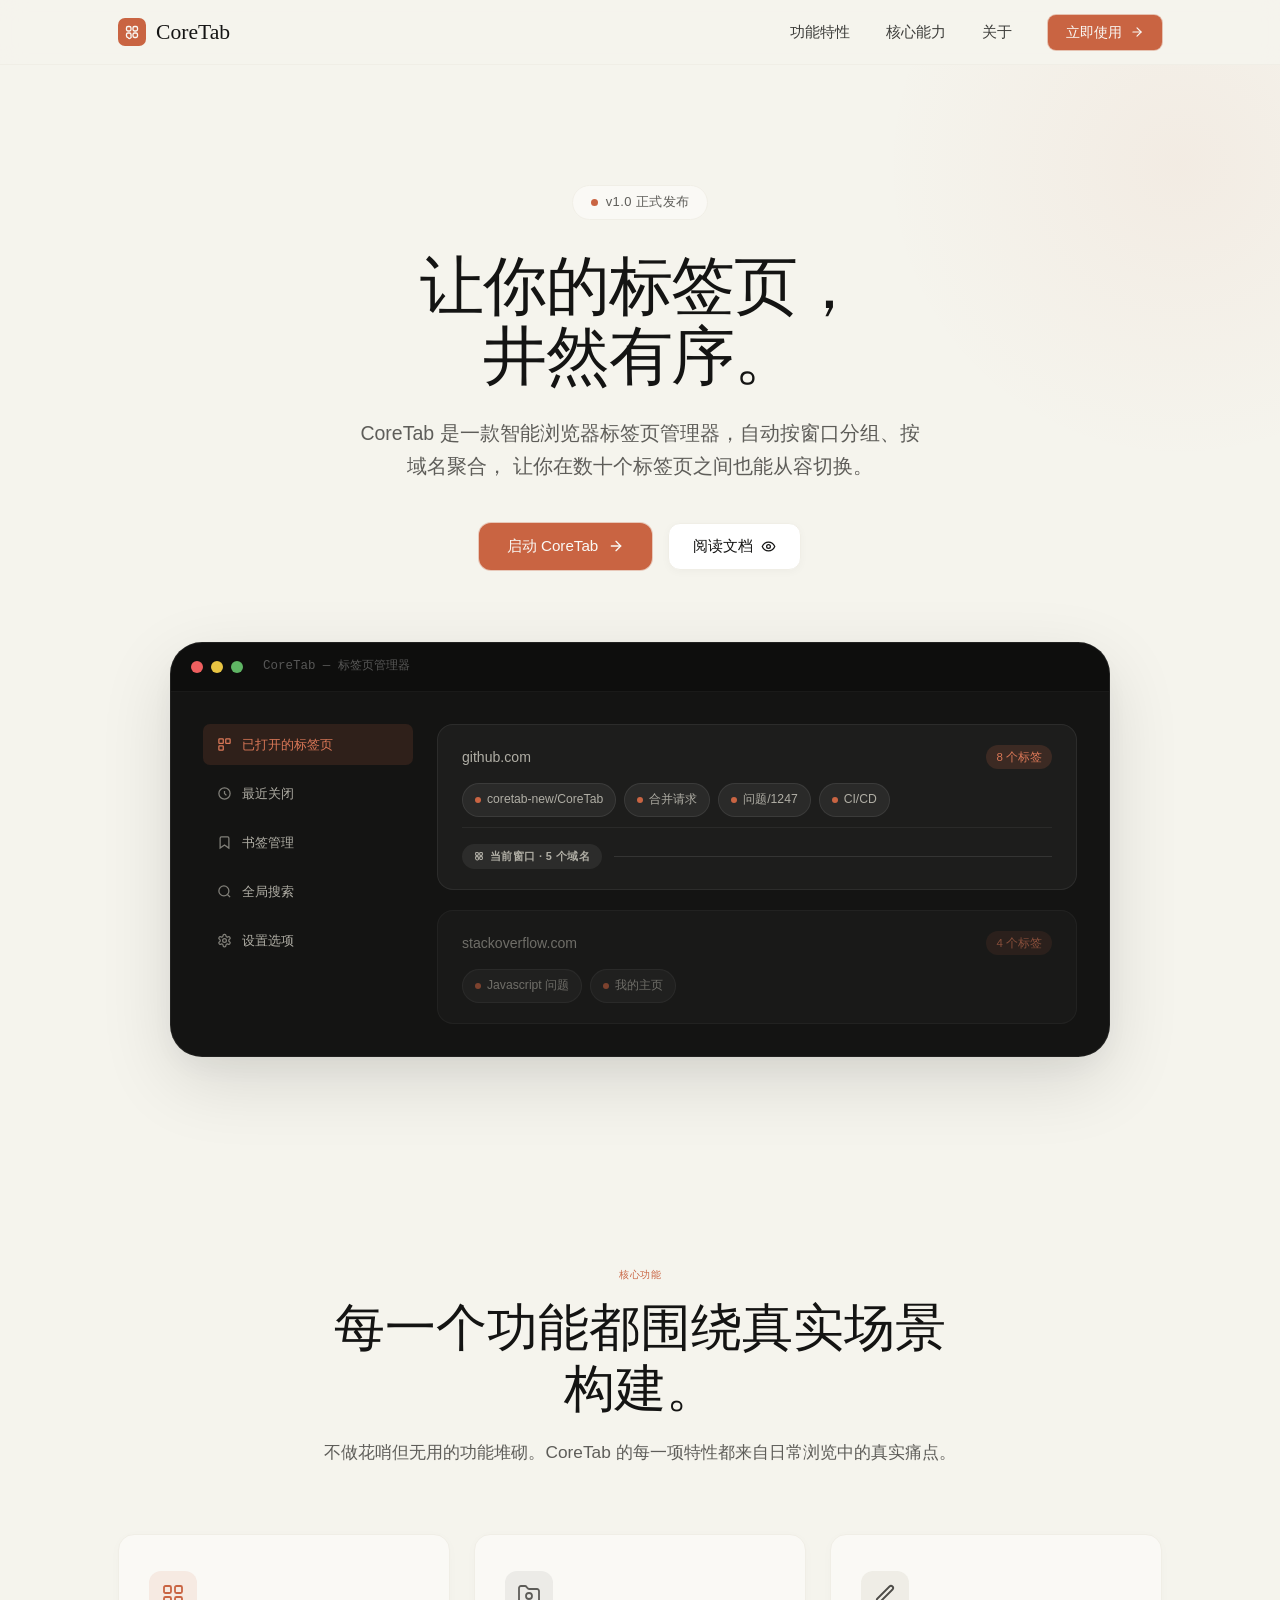
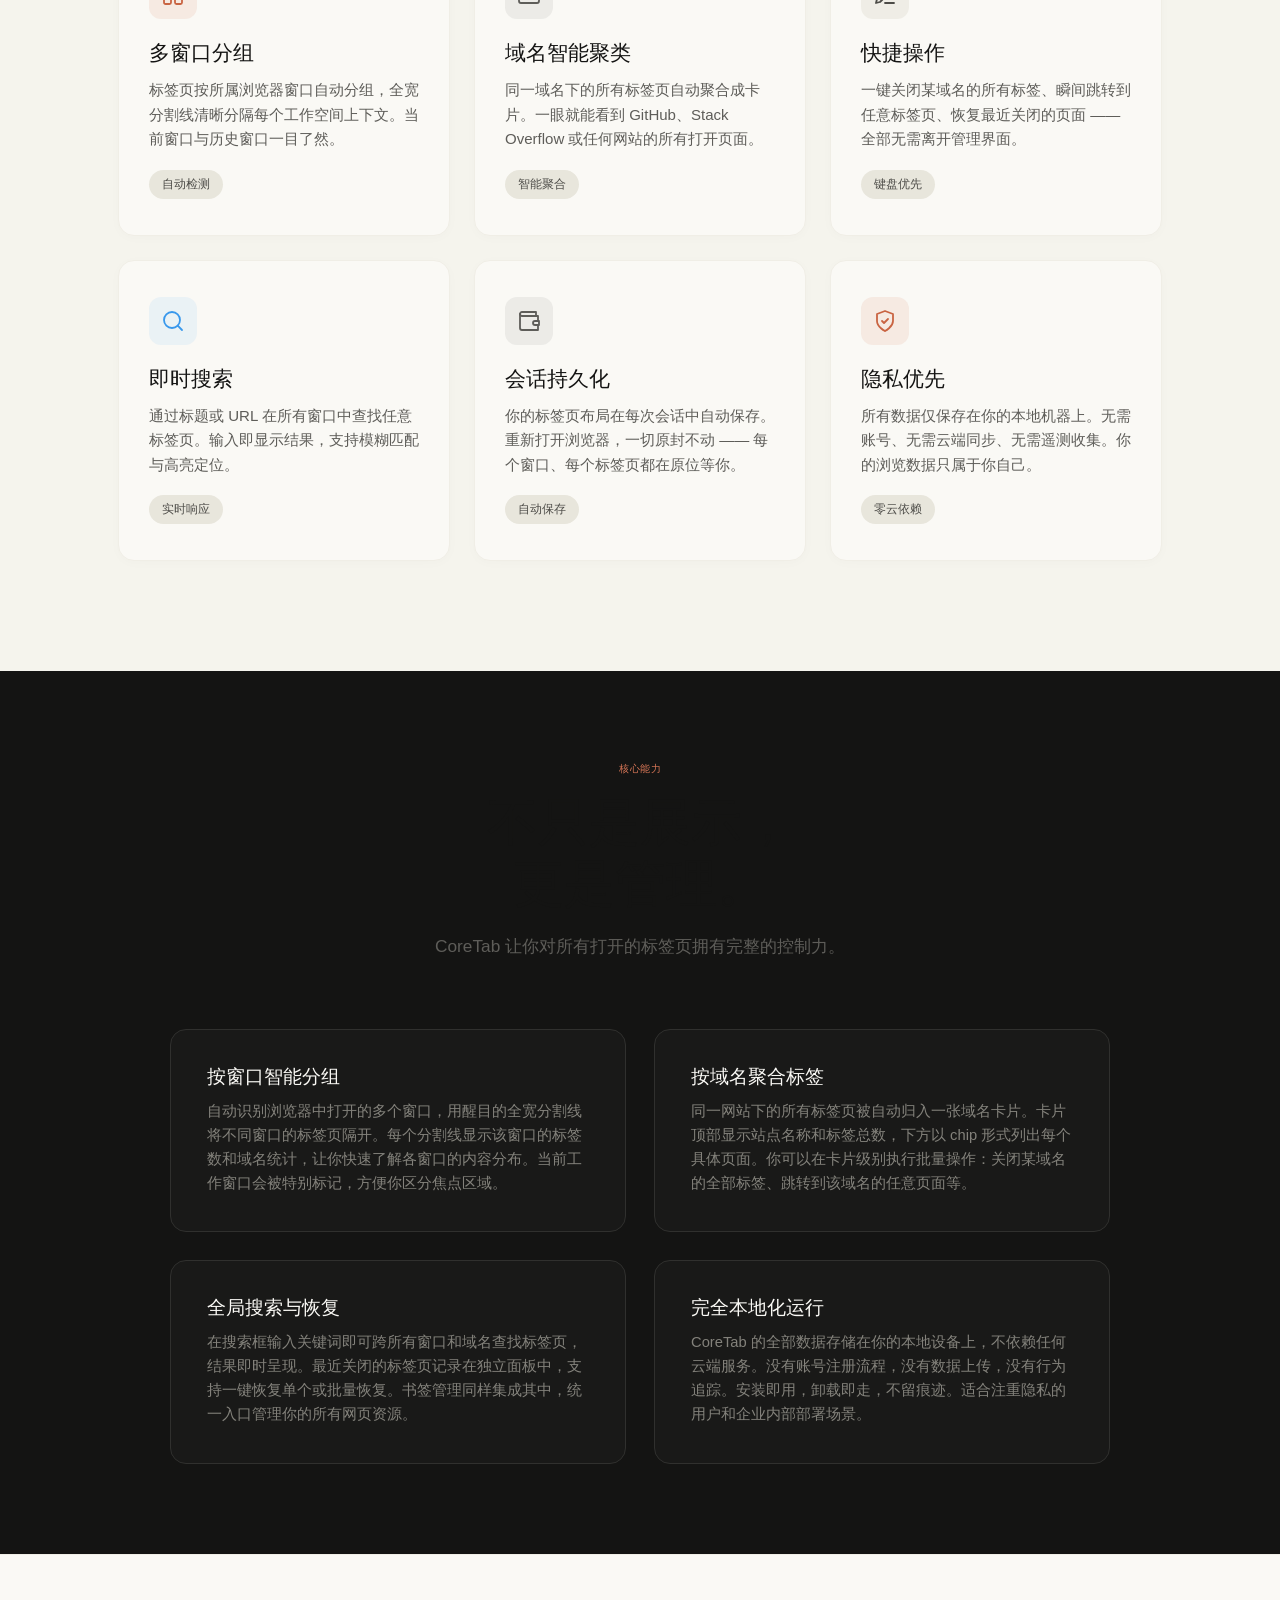
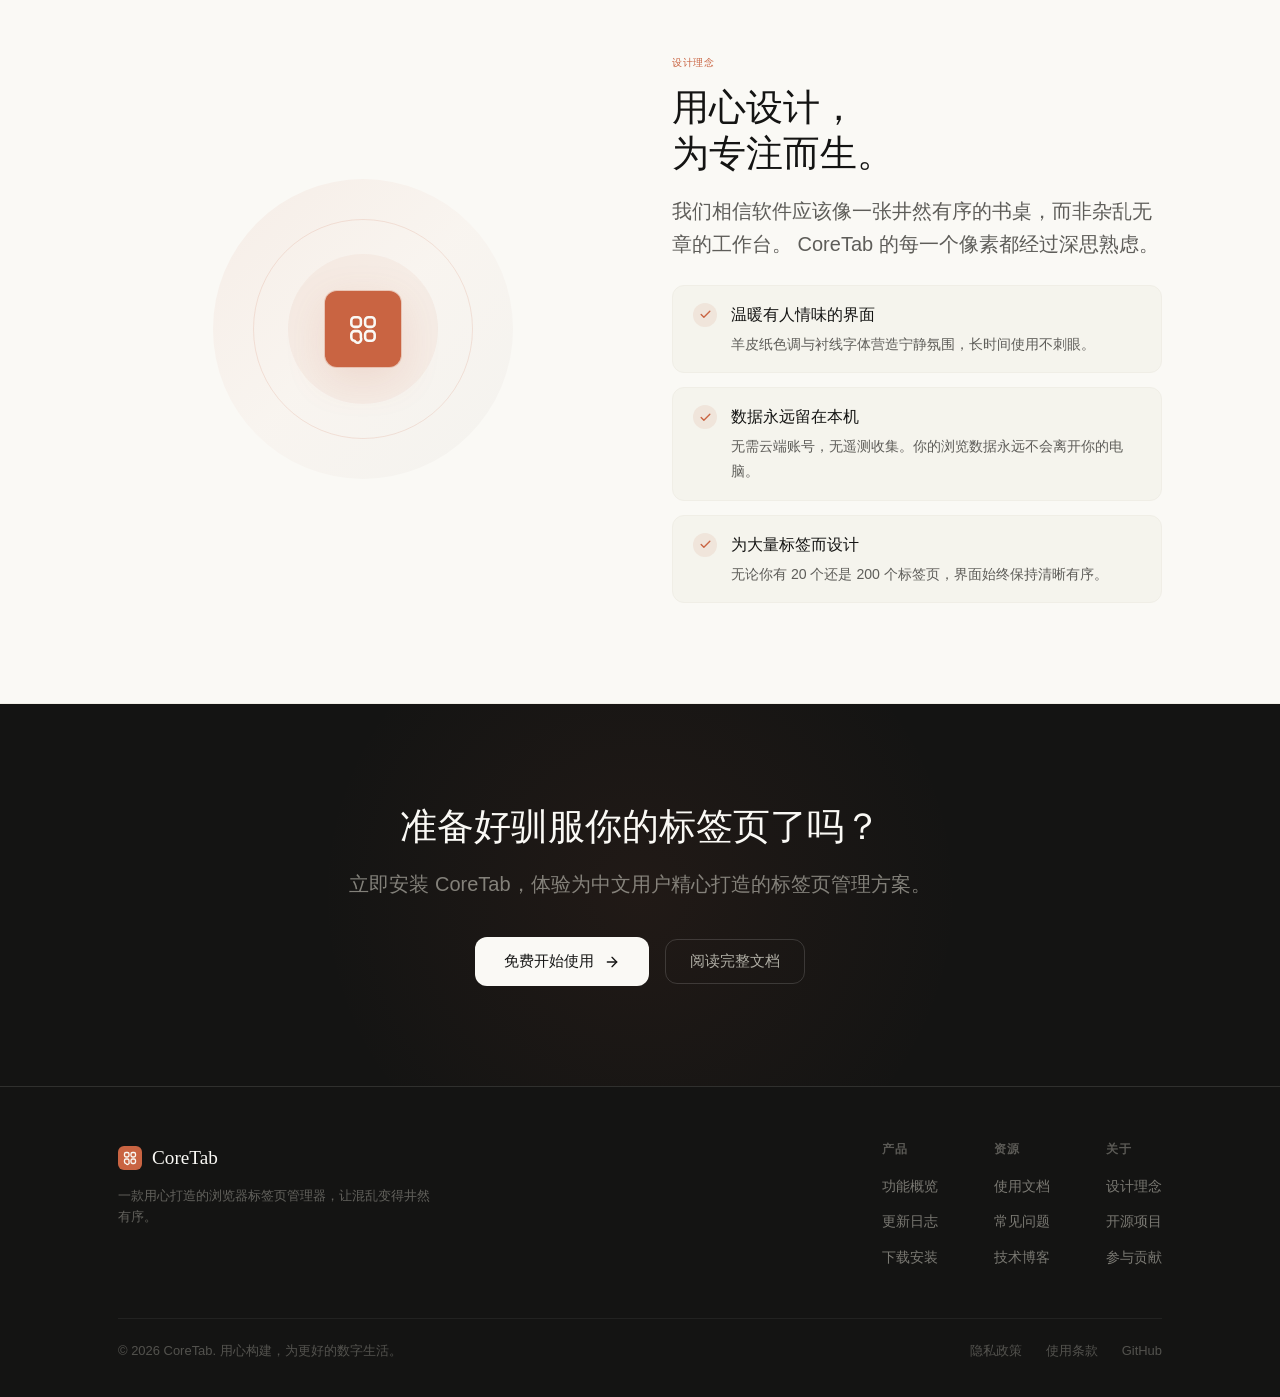
==== docs/index.html @ 001d1701 "Add docs index page" ====
<!DOCTYPE html>
<html lang="zh-CN">
<head>
  <meta charset="UTF-8" />
  <meta name="viewport" content="width=device-width, initial-scale=1.0" />
  <title>CoreTab — 智能标签页管理器</title>
  <style>
    /* ========================================
       CSS — Claude Design System (Warm Palette)
       ======================================== */
    :root {
      --near-black: #141413;
      --terracotta: #c96442;
      --coral: #d97757;
      --error-crimson: #b53333;
      --focus-blue: #3898ec;
      --parchment: #f5f4ed;
      --ivory: #faf9f5;
      --pure-white: #ffffff;
      --warm-sand: #e8e6dc;
      --dark-surface: #30302e;
      --deep-dark: #141413;
      --charcoal-warm: #4d4c48;
      --olive-gray: #5e5d59;
      --stone-gray: #87867f;
      --dark-warm: #3d3d3a;
      --warm-silver: #b0aea5;
      --border-cream: #f0eee6;
      --border-warm: #e8e6dc;
      --border-dark: #30302e;
      --ring-warm: #d1cfc5;
      --ring-subtle: #dedcd1;
      --ring-deep: #c2c0b6;
      --radius-sharp: 4px;
      --radius-subtle: 7px;
      --radius-comfort: 8px;
      --radius-gen: 12px;
      --radius-round: 16px;
      --radius-tag: 24px;
      --radius-hero: 32px;
      --font-serif: 'Georgia', 'Times New Roman', serif;
      --font-sans: -apple-system, BlinkMacSystemFont, 'Segoe UI', Inter, Roboto, 'PingFang SC', 'Microsoft YaHei', sans-serif;
      --font-mono: 'Cascadia Code', 'Fira Code', Consolas, monospace;
    }

    *, *::before, *::after { box-sizing: border-box; margin: 0; padding: 0; }
    html { scroll-behavior: smooth; -webkit-font-smoothing: antialiased; }
    body {
      font-family: var(--font-sans);
      font-size: 16px;
      line-height: 1.6;
      color: var(--near-black);
      background-color: var(--parchment);
      overflow-x: hidden;
    }
    img { max-width: 100%; display: block; }
    a { color: inherit; text-decoration: none; }
    button { cursor: pointer; font-family: inherit; border: none; background: none; }
    ul, ol { list-style: none; }

    h1, h2, h3, h4, h5, h6 {
      font-family: var(--font-serif);
      font-weight: 500;
      line-height: 1.15;
      color: var(--near-black);
    }

    .display { font-size: clamp(2.5rem, 5vw, 4rem); line-height: 1.10; letter-spacing: -0.02em; }
    .heading-xl { font-size: clamp(2rem, 4vw, 3.25rem); line-height: 1.20; }
    .heading-lg { font-size: clamp(1.75rem, 3vw, 2.3rem); line-height: 1.25; }
    .heading-md { font-size: clamp(1.5rem, 2.5vw, 2rem); line-height: 1.20; }
    .heading-sm { font-size: clamp(1.25rem, 2vw, 1.6rem); line-height: 1.20; }
    .body-lg { font-size: 1.25rem; line-height: 1.65; color: var(--olive-gray); }
    .body-md { font-size: 1rem; line-height: 1.65; color: var(--charcoal-warm); }
    .body-sm { font-size: 0.94rem; line-height: 1.55; color: var(--olive-gray); }
    .overline { font-size: 0.63rem; font-weight: 500; letter-spacing: 0.5px; text-transform: uppercase; color: var(--terracotta); display: block; margin-bottom: 14px; }

    .container { max-width: 1100px; margin: 0 auto; padding: 0 28px; }
    section { padding: 100px 0; }

    /* ========== NAVIGATION ========== */
    .nav {
      position: sticky; top: 0; z-index: 100;
      background: rgba(245, 244, 237, 0.92);
      backdrop-filter: blur(12px);
      -webkit-backdrop-filter: blur(12px);
      border-bottom: 1px solid var(--border-cream);
    }
    .nav-inner {
      display: flex; align-items: center; justify-content: space-between;
      height: 64px; max-width: 1100px; margin: 0 auto; padding: 0 28px;
    }
    .nav-logo {
      font-family: var(--font-serif); font-size: 1.35rem; font-weight: 500;
      color: var(--near-black); display: flex; align-items: center; gap: 10px;
    }
    .nav-logo-icon {
      width: 28px; height: 28px; background: var(--terracotta);
      border-radius: var(--radius-subtle); display: flex; align-items: center; justify-content: center;
    }
    .nav-logo-icon svg { width: 16px; height: 16px; color: var(--ivory); }
    .nav-links { display: flex; align-items: center; gap: 36px; }
    .nav-link {
      font-size: 0.94rem; font-weight: 450; color: var(--dark-warm);
      transition: color 0.2s ease;
    }
    .nav-link:hover { color: var(--near-black); }
    .nav-cta {
      display: inline-flex; align-items: center; gap: 8px;
      padding: 8px 18px; background: var(--terracotta); color: var(--ivory);
      font-size: 0.88rem; font-weight: 500; border-radius: var(--radius-comfort);
      box-shadow: 0 0 0 0px var(--terracotta), 0 0 0 1px rgba(201,100,66,0.35);
      transition: all 0.2s ease;
    }
    .nav-cta:hover {
      background: #b85a3a;
      box-shadow: 0 0 0 0px var(--terracotta), 0 0 0 1px rgba(201,100,66,0.5), rgba(0,0,0,0.06) 0px 4px 16px;
    }

    /* ========== HERO ========== */
    .hero { padding: 120px 0 100px; background: var(--parchment); position: relative; overflow: hidden; }
    .hero::before {
      content: ''; position: absolute; top: -200px; right: -200px;
      width: 600px; height: 600px;
      background: radial-gradient(circle, rgba(201,100,66,0.06) 0%, transparent 70%);
      pointer-events: none;
    }
    .hero-content { max-width: 700px; margin: 0 auto; text-align: center; }
    .hero-badge {
      display: inline-flex; align-items: center; gap: 8px;
      padding: 6px 18px; background: var(--ivory);
      border: 1px solid var(--border-cream); border-radius: 100px; margin-bottom: 32px;
    }
    .hero-badge-dot { width: 7px; height: 7px; background: var(--terracotta); border-radius: 50%; }
    .hero-badge span { font-size: 0.81rem; font-weight: 500; color: var(--olive-gray); letter-spacing: 0.03em; }
    .hero h1 { margin-bottom: 24px; }
    .hero-sub {
      font-size: 1.22rem; line-height: 1.7; color: var(--olive-gray);
      margin-bottom: 40px; max-width: 560px; margin-left: auto; margin-right: auto;
    }
    .hero-actions { display: flex; align-items: center; justify-content: center; gap: 16px; flex-wrap: wrap; }

    .btn-primary {
      display: inline-flex; align-items: center; gap: 10px;
      padding: 13px 28px; background: var(--terracotta); color: var(--ivory);
      font-size: 0.95rem; font-weight: 500; border-radius: var(--radius-gen);
      box-shadow: 0 0 0 0px var(--terracotta), 0 0 0 1px rgba(201,100,66,0.3);
      transition: all 0.22s ease;
    }
    .btn-primary:hover {
      background: #b85a3a; transform: translateY(-1px);
      box-shadow: 0 0 0 0px var(--terracotta), 0 0 0 1px rgba(201,100,66,0.45), rgba(0,0,0,0.07) 0px 6px 24px;
    }
    .btn-secondary {
      display: inline-flex; align-items: center; gap: 8px;
      padding: 12px 24px; background: var(--pure-white); color: var(--near-black);
      font-size: 0.95rem; font-weight: 500; border-radius: var(--radius-gen);
      border: 1px solid var(--border-cream);
      box-shadow: rgba(0,0,0,0.03) 0px 2px 8px, 0 0 0 1px transparent;
      transition: all 0.22s ease;
    }
    .btn-secondary:hover {
      border-color: var(--ring-warm);
      box-shadow: rgba(0,0,0,0.05) 0px 4px 16px, 0 0 0 1px var(--ring-warm);
      transform: translateY(-1px);
    }

    /* Hero Mockup */
    .hero-visual { margin-top: 72px; max-width: 940px; margin-left: auto; margin-right: auto; }
    .hero-mockup {
      background: var(--deep-dark); border-radius: var(--radius-hero); overflow: hidden;
      box-shadow: rgba(0,0,0,0.12) 0px 24px 72px, rgba(0,0,0,0.04) 0px 12px 32px;
      border: 1px solid rgba(255,255,255,0.06);
    }
    .mockup-bar {
      display: flex; align-items: center; gap: 8px;
      padding: 14px 20px; background: rgba(0,0,0,0.3);
      border-bottom: 1px solid rgba(255,255,255,0.05);
    }
    .mockup-dot { width: 12px; height: 12px; border-radius: 50%; }
    .dot-red { background: #ef5f5f; } .dot-yellow { background: #e8c442; } .dot-green { background: #5fb564; }
    .mockup-title { margin-left: 12px; font-size: 0.78rem; color: rgba(255,255,255,0.3); font-family: var(--font-mono); }
    .mockup-body { padding: 32px; min-height: 340px; display: grid; grid-template-columns: 210px 1fr; gap: 24px; }
    .mockup-sidebar { display: flex; flex-direction: column; gap: 8px; }
    .sidebar-item {
      display: flex; align-items: center; gap: 10px;
      padding: 10px 14px; border-radius: var(--radius-subtle);
      font-size: 0.82rem; color: var(--warm-silver); transition: all 0.15s;
    }
    .sidebar-item.active { background: rgba(201,100,66,0.15); color: var(--coral); }
    .sidebar-item svg { width: 15px; height: 15px; opacity: 0.7; }
    .sidebar-item.active svg { opacity: 1; }
    .mockup-main { display: flex; flex-direction: column; gap: 20px; }
    .mockup-card {
      background: rgba(255,255,255,0.04); border: 1px solid rgba(255,255,255,0.07);
      border-radius: var(--radius-round); padding: 20px 24px;
    }
    .mockup-card-header { display: flex; align-items: center; justify-content: space-between; margin-bottom: 14px; }
    .mockup-card-title { font-size: 0.88rem; font-weight: 500; color: var(--warm-silver); }
    .mockup-card-badge {
      font-size: 0.72rem; padding: 3px 10px;
      background: rgba(201,100,66,0.18); color: var(--coral); border-radius: 100px;
    }
    .mockup-chips { display: flex; flex-wrap: wrap; gap: 8px; }
    .mockup-chip {
      display: inline-flex; align-items: center; gap: 6px;
      padding: 6px 12px; background: rgba(255,255,255,0.06);
      border: 1px solid rgba(255,255,255,0.08); border-radius: var(--radius-tag);
      font-size: 0.76rem; color: var(--warm-silver);
    }
    .mockup-chip-dot { width: 6px; height: 6px; border-radius: 50%; background: var(--terracotta); }

    .mockup-divider {
      display: flex; align-items: center; gap: 12px;
      margin-top: 10px; padding-top: 16px; border-top: 1px solid rgba(255,255,255,0.06);
    }
    .mockup-divider-tag {
      display: inline-flex; align-items: center; gap: 6px;
      padding: 4px 12px; background: rgba(48,48,46,0.85);
      color: var(--warm-silver); font-size: 0.68rem; font-weight: 600;
      letter-spacing: 0.4px; text-transform: uppercase; border-radius: 100px;
    }
    .mockup-divider-line { flex: 1; height: 1px; background: rgba(255,255,255,0.1); }

    /* ========== FEATURES SECTION ========== */
    .features-section { background: var(--parchment); padding: 110px 0; }
    .section-header { text-align: center; max-width: 640px; margin: 0 auto 68px; }
    .section-header h2 { margin-bottom: 18px; }
    .section-header p { font-size: 1.08rem; line-height: 1.65; color: var(--olive-gray); }

    .features-grid { display: grid; grid-template-columns: repeat(3, 1fr); gap: 24px; }
    .feature-card {
      background: var(--ivory); border: 1px solid var(--border-cream);
      border-radius: var(--radius-round); padding: 36px 30px;
      transition: all 0.25s ease; box-shadow: rgba(0,0,0,0.02) 0px 2px 12px;
    }
    .feature-card:hover {
      border-color: var(--ring-warm);
      box-shadow: 0 0 0 1px var(--ring-warm), rgba(0,0,0,0.04) 0px 8px 28px;
      transform: translateY(-3px);
    }
    .feature-icon {
      width: 48px; height: 48px; border-radius: var(--radius-gen);
      display: flex; align-items: center; justify-content: center; margin-bottom: 22px;
    }
    .icon-warm { background: rgba(201,100,66,0.1); color: var(--terracotta); }
    .icon-olive { background: rgba(94,93,89,0.09); color: var(--olive-gray); }
    .icon-sand { background: rgba(232,230,220,0.6); color: var(--charcoal-warm); }
    .icon-blue { background: rgba(56,152,236,0.08); color: var(--focus-blue); }

    .feature-card h3 { font-size: 1.3rem; margin-bottom: 12px; }
    .feature-card p { font-size: 0.94rem; line-height: 1.62; color: var(--olive-gray); }
    .feature-tag {
      display: inline-block; margin-top: 18px;
      padding: 5px 13px; background: var(--warm-sand); color: var(--charcoal-warm);
      font-size: 0.76rem; font-weight: 500; border-radius: 100px;
    }

    /* ========== FEATURE DETAIL (Dark strip) ========== */
    .feature-detail {
      background: var(--deep-dark); padding: 90px 0;
    }
    .detail-grid {
      display: grid; grid-template-columns: repeat(2, 1fr); gap: 28px; max-width: 940px; margin: 0 auto;
    }
    .detail-item {
      padding: 36px; border: 1px solid var(--border-dark);
      border-radius: var(--radius-round); background: rgba(255,255,255,0.018);
      transition: all 0.25s ease;
    }
    .detail-item:hover { border-color: rgba(255,255,255,0.12); background: rgba(255,255,255,0.03); }
    .detail-item h3 { color: var(--ivory); font-size: 1.2rem; margin-bottom: 12px; }
    .detail-item p { color: var(--warm-silver); font-size: 0.92rem; line-height: 1.62; opacity: 0.7; }

    /* ========== PHILOSOPHY ========== */
    .philosophy-section { background: var(--ivory); padding: 100px 0; border-top: 1px solid var(--border-cream); border-bottom: 1px solid var(--border-cream); }
    .philo-grid { display: grid; grid-template-columns: 1fr 1fr; gap: 64px; align-items: center; }
    .philo-visual { display: flex; justify-content: center; align-items: center; }
    .organic-illo {
      width: 300px; height: 300px; border-radius: 50%;
      background: linear-gradient(135deg, rgba(201,100,66,0.08) 0%, rgba(201,100,66,0.03) 50%, rgba(94,93,89,0.04) 100%);
      display: flex; align-items: center; justify-content: center; position: relative;
    }
    .organic-illo::before {
      content: ''; position: absolute; width: 220px; height: 220px; border-radius: 50%;
      border: 1.5px solid rgba(201,100,66,0.15);
    }
    .organic-illo::after {
      content: ''; position: absolute; width: 150px; height: 150px; border-radius: 50%;
      background: rgba(201,100,66,0.06);
    }
    .organic-center {
      position: relative; z-index: 1; width: 76px; height: 76px;
      background: var(--terracotta); border-radius: var(--radius-gen);
      display: flex; align-items: center; justify-content: center;
      box-shadow: 0 0 0 0px var(--terracotta), 0 0 0 1px rgba(201,100,66,0.25), rgba(201,100,66,0.15) 0px 12px 40px;
    }
    .organic-center svg { width: 34px; height: 34px; color: var(--ivory); }

    .philo-text h2 { margin-bottom: 18px; }
    .philo-text .body-lg { margin-bottom: 24px; }
    .philo-list { display: flex; flex-direction: column; gap: 14px; }
    .philo-list-item {
      display: flex; align-items: flex-start; gap: 14px;
      padding: 16px 20px; background: var(--parchment);
      border-radius: var(--radius-gen); border: 1px solid var(--border-cream);
    }
    .philo-check {
      flex-shrink: 0; width: 24px; height: 24px; border-radius: 50%;
      background: rgba(201,100,66,0.1); display: flex; align-items: center; justify-content: center; margin-top: 1px;
    }
    .philo-check svg { width: 13px; height: 13px; color: var(--terracotta); }
    .philo-list-item strong { display: block; font-size: 1rem; font-weight: 500; color: var(--near-black); margin-bottom: 3px; }
    .philo-list-item span { font-size: 0.88rem; color: var(--olive-gray); line-height: 1.5; }

    /* ========== CTA ========== */
    .cta-section { background: var(--near-black); padding: 100px 0; text-align: center; position: relative; overflow: hidden; }
    .cta-section::before {
      content: ''; position: absolute; top: 50%; left: 50%; transform: translate(-50%,-50%);
      width: 700px; height: 700px;
      background: radial-gradient(circle, rgba(201,100,66,0.07) 0%, transparent 65%);
      pointer-events: none;
    }
    .cta-content { position: relative; z-index: 1; max-width: 600px; margin: 0 auto; }
    .cta-section h2 { color: var(--ivory); margin-bottom: 18px; }
    .cta-section .body-lg { color: var(--warm-silver); opacity: 0.7; margin-bottom: 36px; }
    .cta-btn-group { display: flex; align-items: center; justify-content: center; gap: 16px; flex-wrap: wrap; }
    .btn-dark-primary {
      display: inline-flex; align-items: center; gap: 10px;
      padding: 13px 28px; background: var(--ivory); color: var(--near-black);
      font-size: 0.95rem; font-weight: 500; border-radius: var(--radius-gen);
      border: 1px solid transparent; transition: all 0.22s ease;
    }
    .btn-dark-primary:hover {
      background: var(--pure-white);
      box-shadow: 0 0 0 0px var(--pure-white), 0 0 0 1px var(--ring-warm), rgba(0,0,0,0.2) 0px 8px 28px;
      transform: translateY(-1px);
    }
    .btn-outline-light {
      display: inline-flex; align-items: center; gap: 8px;
      padding: 12px 24px; background: transparent; color: var(--warm-silver);
      font-size: 0.93rem; font-weight: 500; border-radius: var(--radius-gen);
      border: 1px solid rgba(255,255,255,0.15); transition: all 0.22s ease;
    }
    .btn-outline-light:hover { border-color: rgba(255,255,255,0.3); color: var(--ivory); background: rgba(255,255,255,0.04); }

    /* ========== FOOTER ========== */
    .footer { background: var(--deep-dark); border-top: 1px solid var(--border-dark); padding: 56px 0 36px; }
    .footer-inner { display: flex; justify-content: space-between; align-items: flex-start; flex-wrap: wrap; gap: 40px; }
    .footer-brand { max-width: 320px; }
    .footer-logo { font-family: var(--font-serif); font-size: 1.2rem; font-weight: 500; color: var(--ivory); display: flex; align-items: center; gap: 10px; margin-bottom: 12px; }
    .footer-brand p { font-size: 0.84rem; color: var(--warm-silver); opacity: 0.5; line-height: 1.55; }
    .footer-links { display: flex; gap: 56px; }
    .footer-col h4 { font-size: 0.75rem; font-weight: 600; letter-spacing: 0.5px; text-transform: uppercase; color: var(--warm-silver); opacity: 0.45; margin-bottom: 16px; }
    .footer-col ul { display: flex; flex-direction: column; gap: 10px; }
    .footer-col a { font-size: 0.87rem; color: var(--warm-silver); opacity: 0.65; transition: opacity 0.2s; }
    .footer-col a:hover { opacity: 1; color: var(--ivory); }
    .footer-bottom {
      margin-top: 48px; padding-top: 22px; border-top: 1px solid rgba(255,255,255,0.06);
      display: flex; align-items: center; justify-content: space-between; flex-wrap: wrap; gap: 14px;
    }
    .footer-bottom p { font-size: 0.81rem; color: var(--warm-silver); opacity: 0.4; }
    .footer-bottom-links { display: flex; gap: 24px; }
    .footer-bottom-links a { font-size: 0.81rem; color: var(--warm-silver); opacity: 0.4; transition: opacity 0.2s; }
    .footer-bottom-links a:hover { opacity: 0.75; }

    /* ========== RESPONSIVE ========== */
    @media (max-width: 991px) {
      .features-grid { grid-template-columns: repeat(2, 1fr); }
      .detail-grid { grid-template-columns: 1fr; }
      .philo-grid { grid-template-columns: 1fr; gap: 48px; }
      .philo-visual { order: -1; }
      .mockup-body { grid-template-columns: 1fr; }
      .mockup-sidebar { display: none; }
      section { padding: 80px 0; }
    }
    @media (max-width: 767px) {
      .features-grid { grid-template-columns: 1fr; }
      .nav-links { display: none; }
      .hero-actions { flex-direction: column; }
      .hero-visual { margin-top: 48px; }
      .mockup-body { padding: 20px; min-height: 260px; }
      .footer-inner { flex-direction: column; }
      .footer-links { gap: 32px; flex-wrap: wrap; }
      .cta-btn-group { flex-direction: column; }
    }

    /* ========== ANIMATIONS ========== */
    @keyframes fadeUp { from { opacity: 0; transform: translateY(20px); } to { opacity: 1; transform: translateY(0); } }
    .animate-in { animation: fadeUp 0.6s ease-out both; }
    .delay-1 { animation-delay: 0.1s; }
    .delay-2 { animation-delay: 0.2s; }
    .delay-3 { animation-delay: 0.3s; }
  </style>
</head>
<body>

  <!-- ===== NAV ===== -->
  <nav class="nav">
    <div class="nav-inner">
      <div class="nav-logo">
        <span class="nav-logo-icon">
          <svg viewBox="0 0 24 24" fill="none" stroke="currentColor" stroke-width="2" stroke-linecap="round" stroke-linejoin="round"><path d="M3.75 6A2.25 2.25 0 0 1 6 3.75h2.25A2.25 2.25 0 0 1 10.5 6v2.25a2.25 2.25 0 0 1-2.25 2.25H6a2.25 2.25 0 0 1-2.25-2.25V6Z"/><path d="M3.75 15.75A2.25 2.25 0 0 1 6 13.5h2.25a2.25 2.25 0 0 1 2.25 2.25V18A2.25 2.25 0 0 1 6 20.25H6A2.25 2.25 0 0 1 3.75 18v-2.25Z"/><path d="M13.5 6a2.25 2.25 0 0 1 2.25-2.25H18A2.25 2.25 0 0 1 20.25 6v2.25A2.25 2.25 0 0 1 18 10.5h-2.25a2.25 2.25 0 0 1-2.25-2.25V6Z"/><path d="M13.5 15.75a2.25 2.25 0 0 1 2.25-2.25H18a2.25 2.25 0 0 1 2.25 2.25V18A2.25 2.25 0 0 1 18 20.25h-2.25A2.25 2.25 0 0 1 13.5 18v-2.25Z"/></svg>
        </span>
        CoreTab
      </div>
      <div class="nav-links">
        <a href="#features" class="nav-link">功能特性</a>
        <a href="#detail" class="nav-link">核心能力</a>
        <a href="#about" class="nav-link">关于</a>
        <button class="nav-cta">
          立即使用
          <svg width="14" height="14" viewBox="0 0 24 24" fill="none" stroke="currentColor" stroke-width="2" stroke-linecap="round" stroke-linejoin="round"><path d="M5 12h14"/><path d="m12 5 7 7-7 7"/></svg>
        </button>
      </div>
    </div>
  </nav>

  <!-- ===== HERO ===== -->
  <section class="hero">
    <div class="container">
      <div class="hero-content animate-in">
        <div class="hero-badge">
          <span class="hero-badge-dot"></span>
          <span>v1.0 正式发布</span>
        </div>
        <h1 class="display">让你的标签页，<br/>井然有序。</h1>
        <p class="hero-sub">
          CoreTab 是一款智能浏览器标签页管理器，自动按窗口分组、按域名聚合，
          让你在数十个标签页之间也能从容切换。
        </p>
        <div class="hero-actions animate-in delay-2">
          <button class="btn-primary">
            启动 CoreTab
            <svg width="16" height="16" viewBox="0 0 24 24" fill="none" stroke="currentColor" stroke-width="2" stroke-linecap="round" stroke-linejoin="round"><path d="M5 12h14"/><path d="m12 5 7 7-7 7"/></svg>
          </button>
          <button class="btn-secondary">
            阅读文档
            <svg width="15" height="15" viewBox="0 0 24 24" fill="none" stroke="currentColor" stroke-width="2" stroke-linecap="round" stroke-linejoin="round"><path d="M2 12s3-7 10-7 10 7 10 7-3 7-10 7-10-7-10-7Z"/><circle cx="12" cy="12" r="3"/></svg>
          </button>
        </div>
      </div>

      <!-- Mockup -->
      <div class="hero-visual animate-in delay-3">
        <div class="hero-mockup">
          <div class="mockup-bar">
            <span class="mockup-dot dot-red"></span>
            <span class="mockup-dot dot-yellow"></span>
            <span class="mockup-dot dot-green"></span>
            <span class="mockup-title">CoreTab — 标签页管理器</span>
          </div>
          <div class="mockup-body">
            <div class="mockup-sidebar">
              <div class="sidebar-item active">
                <svg viewBox="0 0 24 24" fill="none" stroke="currentColor" stroke-width="2"><rect x="3" y="3" width="7" height="7" rx="1"/><rect x="14" y="3" width="7" height="7" rx="1"/><rect x="3" y="14" width="7" height="7" rx="1"/></svg>
                已打开的标签页
              </div>
              <div class="sidebar-item">
                <svg viewBox="0 0 24 24" fill="none" stroke="currentColor" stroke-width="2"><path d="M12 8v4l3 3"/><circle cx="12" cy="12" r="9"/></svg>
                最近关闭
              </div>
              <div class="sidebar-item">
                <svg viewBox="0 0 24 24" fill="none" stroke="currentColor" stroke-width="2"><path d="m19 21-7-5-7 5V5a2 2 0 0 1 2-2h10a2 2 0 0 1 2 2v16z"/></svg>
                书签管理
              </div>
              <div class="sidebar-item">
                <svg viewBox="0 0 24 24" fill="none" stroke="currentColor" stroke-width="2"><circle cx="11" cy="11" r="8"/><path d="m21 21-4.3-4.3"/></svg>
                全局搜索
              </div>
              <div class="sidebar-item">
                <svg viewBox="0 0 24 24" fill="none" stroke="currentColor" stroke-width="2"><path d="M12.22 2h-.44a2 2 0 0 0-2 2v.18a2 2 0 0 1-1 1.73l-.43.25a2 2 0 0 1-2 0l-.15-.08a2 2 0 0 0-2.73.73l-.22.38a2 2 0 0 0 .73 2.73l.15.1a2 2 0 0 1 1 1.72v.51a2 2 0 0 1-1 1.74l-.15.09a2 2 0 0 0-.73 2.73l.22.38a2 2 0 0 0 2.73.73l.15-.08a2 2 0 0 1 2 0l.43.25a2 2 0 0 1 1 1.73V20a2 2 0 0 0 2 2h.44a2 2 0 0 0 2-2v-.18a2 2 0 0 1 1-1.73l.43-.25a2 2 0 0 1 2 0l.15.08a2 2 0 0 0 2.73-.73l.22-.39a2 2 0 0 0-.73-2.73l-.15-.08a2 2 0 0 1-1-1.74v-.5a2 2 0 0 1 1-1.74l.15-.09a2 2 0 0 0 .73-2.73l-.22-.38a2 2 0 0 0-2.73-.73l-.15.08a2 2 0 0 1-2 0l-.43-.25a2 2 0 0 1-1-1.73V4a2 2 0 0 0-2-2z"/><circle cx="12" cy="12" r="3"/></svg>
                设置选项
              </div>
            </div>
            <div class="mockup-main">
              <div class="mockup-card">
                <div class="mockup-card-header">
                  <span class="mockup-card-title">github.com</span>
                  <span class="mockup-card-badge">8 个标签</span>
                </div>
                <div class="mockup-chips">
                  <span class="mockup-chip"><span class="mockup-chip-dot"></span>coretab-new/CoreTab</span>
                  <span class="mockup-chip"><span class="mockup-chip-dot"></span>合并请求</span>
                  <span class="mockup-chip"><span class="mockup-chip-dot"></span>问题/1247</span>
                  <span class="mockup-chip"><span class="mockup-chip-dot"></span>CI/CD</span>
                </div>
                <div class="mockup-divider">
                  <span class="mockup-divider-tag">
                    <svg width="10" height="10" viewBox="0 0 24 24" fill="none" stroke="currentColor" stroke-width="2.5" stroke-linecap="round" stroke-linejoin="round"><path d="M3.75 6A2.25 2.25 0 0 1 6 3.75h2.25A2.25 2.25 0 0 1 10.5 6v2.25a2.25 2.25 0 0 1-2.25 2.25H6a2.25 2.25 0 0 1-2.25-2.25V6Z"/><path d="M3.75 15.75A2.25 2.25 0 0 1 6 13.5h2.25a2.25 2.25 0 0 1 2.25 2.25V18A2.25 2.25 0 0 1 6 20.25H6A2.25 2.25 0 0 1 3.75 18v-2.25Z"/><path d="M13.5 6a2.25 2.25 0 0 1 2.25-2.25H18A2.25 2.25 0 0 1 20.25 6v2.25A2.25 2.25 0 0 1 18 10.5h-2.25a2.25 2.25 0 0 1-2.25-2.25V6Z"/><path d="M13.5 15.75a2.25 2.25 0 0 1 2.25-2.25H18a2.25 2.25 0 0 1 2.25 2.25V18A2.25 2.25 0 0 1 18 20.25h-2.25A2.25 2.25 0 0 1 13.5 18v-2.25Z"/></svg>
                    当前窗口 · 5 个域名
                  </span>
                  <div class="mockup-divider-line"></div>
                </div>
              </div>
              <div class="mockup-card" style="opacity: 0.58;">
                <div class="mockup-card-header">
                  <span class="mockup-card-title">stackoverflow.com</span>
                  <span class="mockup-card-badge">4 个标签</span>
                </div>
                <div class="mockup-chips">
                  <span class="mockup-chip"><span class="mockup-chip-dot"></span>Javascript 问题</span>
                  <span class="mockup-chip"><span class="mockup-chip-dot"></span>我的主页</span>
                </div>
              </div>
            </div>
          </div>
        </div>
      </div>
    </div>
  </section>

  <!-- ===== FEATURES ===== -->
  <section class="features-section" id="features">
    <div class="container">
      <div class="section-header">
        <span class="overline">核心功能</span>
        <h2 class="heading-xl">每一个功能都围绕真实场景构建。</h2>
        <p class="body-md">
          不做花哨但无用的功能堆砌。CoreTab 的每一项特性都来自日常浏览中的真实痛点。
        </p>
      </div>

      <div class="features-grid">
        <!-- 1 -->
        <div class="feature-card">
          <div class="feature-icon icon-warm">
            <svg width="24" height="24" viewBox="0 0 24 24" fill="none" stroke="currentColor" stroke-width="1.8" stroke-linecap="round" stroke-linejoin="round"><rect x="3" y="3" width="7" height="7" rx="1.5"/><rect x="14" y="3" width="7" height="7" rx="1.5"/><rect x="3" y="14" width="7" height="7" rx="1.5"/><rect x="14" y="14" width="7" height="7" rx="1.5"/></svg>
          </div>
          <h3 class="heading-sm">多窗口分组</h3>
          <p>标签页按所属浏览器窗口自动分组，全宽分割线清晰分隔每个工作空间上下文。当前窗口与历史窗口一目了然。</p>
          <span class="feature-tag">自动检测</span>
        </div>

        <!-- 2 -->
        <div class="feature-card">
          <div class="feature-icon icon-olive">
            <svg width="24" height="24" viewBox="0 0 24 24" fill="none" stroke="currentColor" stroke-width="1.8" stroke-linecap="round" stroke-linejoin="round"><path d="M4 20h16a2 2 0 0 0 2-2V8a2 2 0 0 0-2-2h-7.93a2 2 0 0 1-1.66-.9l-.82-1.2A2 2 0 0 0 7.93 3H4a2 2 0 0 0-2 2v13c0 1.1.9 2 2 2Z"/><circle cx="12" cy="13" r="3"/></svg>
          </div>
          <h3 class="heading-sm">域名智能聚类</h3>
          <p>同一域名下的所有标签页自动聚合成卡片。一眼就能看到 GitHub、Stack Overflow 或任何网站的所有打开页面。</p>
          <span class="feature-tag">智能聚合</span>
        </div>

        <!-- 3 -->
        <div class="feature-card">
          <div class="feature-icon icon-sand">
            <svg width="24" height="24" viewBox="0 0 24 24" fill="none" stroke="currentColor" stroke-width="1.8" stroke-linecap="round" stroke-linejoin="round"><path d="M12 20h9"/><path d="M16.5 3.5a2.12 2.12 0 0 1 3 3L7 19l-4 1 1-4Z"/></svg>
          </div>
          <h3 class="heading-sm">快捷操作</h3>
          <p>一键关闭某域名的所有标签、瞬间跳转到任意标签页、恢复最近关闭的页面 —— 全部无需离开管理界面。</p>
          <span class="feature-tag">键盘优先</span>
        </div>

        <!-- 4 -->
        <div class="feature-card">
          <div class="feature-icon icon-blue">
            <svg width="24" height="24" viewBox="0 0 24 24" fill="none" stroke="currentColor" stroke-width="1.8" stroke-linecap="round" stroke-linejoin="round"><circle cx="11" cy="11" r="8"/><path d="m21 21-4.3-4.3"/></svg>
          </div>
          <h3 class="heading-sm">即时搜索</h3>
          <p>通过标题或 URL 在所有窗口中查找任意标签页。输入即显示结果，支持模糊匹配与高亮定位。</p>
          <span class="feature-tag">实时响应</span>
        </div>

        <!-- 5 -->
        <div class="feature-card">
          <div class="feature-icon icon-olive">
            <svg width="24" height="24" viewBox="0 0 24 24" fill="none" stroke="currentColor" stroke-width="1.8" stroke-linecap="round" stroke-linejoin="round"><path d="M21 12V7H5a2 2 0 0 1 0-4h14v4"/><path d="M3 5v14a2 2 0 0 0 2 2h16v-5"/><path d="M18 12a2 2 0 0 0 0 4h4v-4Z"/></svg>
          </div>
          <h3 class="heading-sm">会话持久化</h3>
          <p>你的标签页布局在每次会话中自动保存。重新打开浏览器，一切原封不动 —— 每个窗口、每个标签页都在原位等你。</p>
          <span class="feature-tag">自动保存</span>
        </div>

        <!-- 6 -->
        <div class="feature-card">
          <div class="feature-icon icon-warm">
            <svg width="24" height="24" viewBox="0 0 24 24" fill="none" stroke="currentColor" stroke-width="1.8" stroke-linecap="round" stroke-linejoin="round"><path d="M12 22s8-4 8-10V5l-8-3-8 3v7c0 6 8 10 8 10"/><path d="m9 12 2 2 4-4"/></svg>
          </div>
          <h3 class="heading-sm">隐私优先</h3>
          <p>所有数据仅保存在你的本地机器上。无需账号、无需云端同步、无需遥测收集。你的浏览数据只属于你自己。</p>
          <span class="feature-tag">零云依赖</span>
        </div>
      </div>
    </div>
  </section>

  <!-- ===== FEATURE DETAIL (Dark) ===== -->
  <section class="feature-detail" id="detail">
    <div class="container">
      <div class="section-header">
        <span class="overline" style="color:var(--coral)">核心能力</span>
        <h2 class="heading-xl">不只是展示，<br/>更是管理。</h2>
        <p class="body-lg">CoreTab 让你对所有打开的标签页拥有完整的控制力。</p>
      </div>

      <div class="detail-grid">
        <div class="detail-item">
          <h3>按窗口智能分组</h3>
          <p>自动识别浏览器中打开的多个窗口，用醒目的全宽分割线将不同窗口的标签页隔开。每个分割线显示该窗口的标签数和域名统计，让你快速了解各窗口的内容分布。当前工作窗口会被特别标记，方便你区分焦点区域。</p>
        </div>
        <div class="detail-item">
          <h3>按域名聚合标签</h3>
          <p>同一网站下的所有标签页被自动归入一张域名卡片。卡片顶部显示站点名称和标签总数，下方以 chip 形式列出每个具体页面。你可以在卡片级别执行批量操作：关闭某域名的全部标签、跳转到该域名的任意页面等。</p>
        </div>
        <div class="detail-item">
          <h3>全局搜索与恢复</h3>
          <p>在搜索框输入关键词即可跨所有窗口和域名查找标签页，结果即时呈现。最近关闭的标签页记录在独立面板中，支持一键恢复单个或批量恢复。书签管理同样集成其中，统一入口管理你的所有网页资源。</p>
        </div>
        <div class="detail-item">
          <h3>完全本地化运行</h3>
          <p>CoreTab 的全部数据存储在你的本地设备上，不依赖任何云端服务。没有账号注册流程，没有数据上传，没有行为追踪。安装即用，卸载即走，不留痕迹。适合注重隐私的用户和企业内部部署场景。</p>
        </div>
      </div>
    </div>
  </section>

  <!-- ===== PHILOSOPHY ===== -->
  <section class="philosophy-section" id="about">
    <div class="container">
      <div class="philo-grid">
        <div class="philo-visual">
          <div class="organic-illo">
            <div class="organic-center">
              <svg viewBox="0 0 24 24" fill="none" stroke="currentColor" stroke-width="1.8" stroke-linecap="round" stroke-linejoin="round"><path d="M3.75 6A2.25 2.25 0 0 1 6 3.75h2.25A2.25 2.25 0 0 1 10.5 6v2.25a2.25 2.25 0 0 1-2.25 2.25H6a2.25 2.25 0 0 1-2.25-2.25V6Z"/><path d="M3.75 15.75A2.25 2.25 0 0 1 6 13.5h2.25a2.25 2.25 0 0 1 2.25 2.25V18A2.25 2.25 0 0 1 6 20.25H6A2.25 2.25 0 0 1 3.75 18v-2.25Z"/><path d="M13.5 6a2.25 2.25 0 0 1 2.25-2.25H18A2.25 2.25 0 0 1 20.25 6v2.25A2.25 2.25 0 0 1 18 10.5h-2.25a2.25 2.25 0 0 1-2.25-2.25V6Z"/><path d="M13.5 15.75a2.25 2.25 0 0 1 2.25-2.25H18a2.25 2.25 0 0 1 2.25 2.25V18A2.25 2.25 0 0 1 18 20.25h-2.25A2.25 2.25 0 0 1 13.5 18v-2.25Z"/></svg>
            </div>
          </div>
        </div>
        <div class="philo-text">
          <span class="overline">设计理念</span>
          <h2 class="heading-lg">用心设计，<br/>为专注而生。</h2>
          <p class="body-lg">
            我们相信软件应该像一张井然有序的书桌，而非杂乱无章的工作台。
            CoreTab 的每一个像素都经过深思熟虑。
          </p>
          <div class="philo-list">
            <div class="philo-list-item">
              <span class="philo-check">
                <svg viewBox="0 0 24 24" fill="none" stroke="currentColor" stroke-width="2.5" stroke-linecap="round" stroke-linejoin="round"><polyline points="20 6 9 17 4 12"/></svg>
              </span>
              <div>
                <strong>温暖有人情味的界面</strong>
                <span>羊皮纸色调与衬线字体营造宁静氛围，长时间使用不刺眼。</span>
              </div>
            </div>
            <div class="philo-list-item">
              <span class="philo-check">
                <svg viewBox="0 0 24 24" fill="none" stroke="currentColor" stroke-width="2.5" stroke-linecap="round" stroke-linejoin="round"><polyline points="20 6 9 17 4 12"/></svg>
              </span>
              <div>
                <strong>数据永远留在本机</strong>
                <span>无需云端账号，无遥测收集。你的浏览数据永远不会离开你的电脑。</span>
              </div>
            </div>
            <div class="philo-list-item">
              <span class="philo-check">
                <svg viewBox="0 0 24 24" fill="none" stroke="currentColor" stroke-width="2.5" stroke-linecap="round" stroke-linejoin="round"><polyline points="20 6 9 17 4 12"/></svg>
              </span>
              <div>
                <strong>为大量标签而设计</strong>
                <span>无论你有 20 个还是 200 个标签页，界面始终保持清晰有序。</span>
              </div>
            </div>
          </div>
        </div>
      </div>
    </div>
  </section>

  <!-- ===== CTA ===== -->
  <section class="cta-section">
    <div class="container">
      <div class="cta-content">
        <h2 class="heading-lg">准备好驯服你的标签页了吗？</h2>
        <p class="body-lg">
          立即安装 CoreTab，体验为中文用户精心打造的标签页管理方案。
        </p>
        <div class="cta-btn-group">
          <button class="btn-dark-primary">
            免费开始使用
            <svg width="16" height="16" viewBox="0 0 24 24" fill="none" stroke="currentColor" stroke-width="2" stroke-linecap="round" stroke-linejoin="round"><path d="M5 12h14"/><path d="m12 5 7 7-7 7"/></svg>
          </button>
          <button class="btn-outline-light">阅读完整文档</button>
        </div>
      </div>
    </div>
  </section>

  <!-- ===== FOOTER ===== -->
  <footer class="footer">
    <div class="container">
      <div class="footer-inner">
        <div class="footer-brand">
          <div class="footer-logo">
            <span class="nav-logo-icon" style="width:24px;height:24px;border-radius:6px;">
              <svg width="14" height="14" viewBox="0 0 24 24" fill="none" stroke="currentColor" stroke-width="2" stroke-linecap="round" stroke-linejoin="round" style="color:#faf9f5;"><path d="M3.75 6A2.25 2.25 0 0 1 6 3.75h2.25A2.25 2.25 0 0 1 10.5 6v2.25a2.25 2.25 0 0 1-2.25 2.25H6a2.25 2.25 0 0 1-2.25-2.25V6Z"/><path d="M3.75 15.75A2.25 2.25 0 0 1 6 13.5h2.25a2.25 2.25 0 0 1 2.25 2.25V18A2.25 2.25 0 0 1 6 20.25H6A2.25 2.25 0 0 1 3.75 18v-2.25Z"/><path d="M13.5 6a2.25 2.25 0 0 1 2.25-2.25H18A2.25 2.25 0 0 1 20.25 6v2.25A2.25 2.25 0 0 1 18 10.5h-2.25a2.25 2.25 0 0 1-2.25-2.25V6Z"/><path d="M13.5 15.75a2.25 2.25 0 0 1 2.25-2.25H18a2.25 2.25 0 0 1 2.25 2.25V18A2.25 2.25 0 0 1 18 20.25h-2.25A2.25 2.25 0 0 1 13.5 18v-2.25Z"/></svg>
            </span>
            CoreTab
          </div>
          <p>一款用心打造的浏览器标签页管理器，让混乱变得井然有序。</p>
        </div>
        <div class="footer-links">
          <div class="footer-col">
            <h4>产品</h4>
            <ul>
              <li><a href="#">功能概览</a></li>
              <li><a href="#">更新日志</a></li>
              <li><a href="#">下载安装</a></li>
            </ul>
          </div>
          <div class="footer-col">
            <h4>资源</h4>
            <ul>
              <li><a href="#">使用文档</a></li>
              <li><a href="#">常见问题</a></li>
              <li><a href="#">技术博客</a></li>
            </ul>
          </div>
          <div class="footer-col">
            <h4>关于</h4>
            <ul>
              <li><a href="#">设计理念</a></li>
              <li><a href="#">开源项目</a></li>
              <li><a href="#">参与贡献</a></li>
            </ul>
          </div>
        </div>
      </div>
      <div class="footer-bottom">
        <p>&copy; 2026 CoreTab. 用心构建，为更好的数字生活。</p>
        <div class="footer-bottom-links">
          <a href="#">隐私政策</a>
          <a href="#">使用条款</a>
          <a href="#">GitHub</a>
        </div>
      </div>
    </div>
  </footer>

</body>
</html>
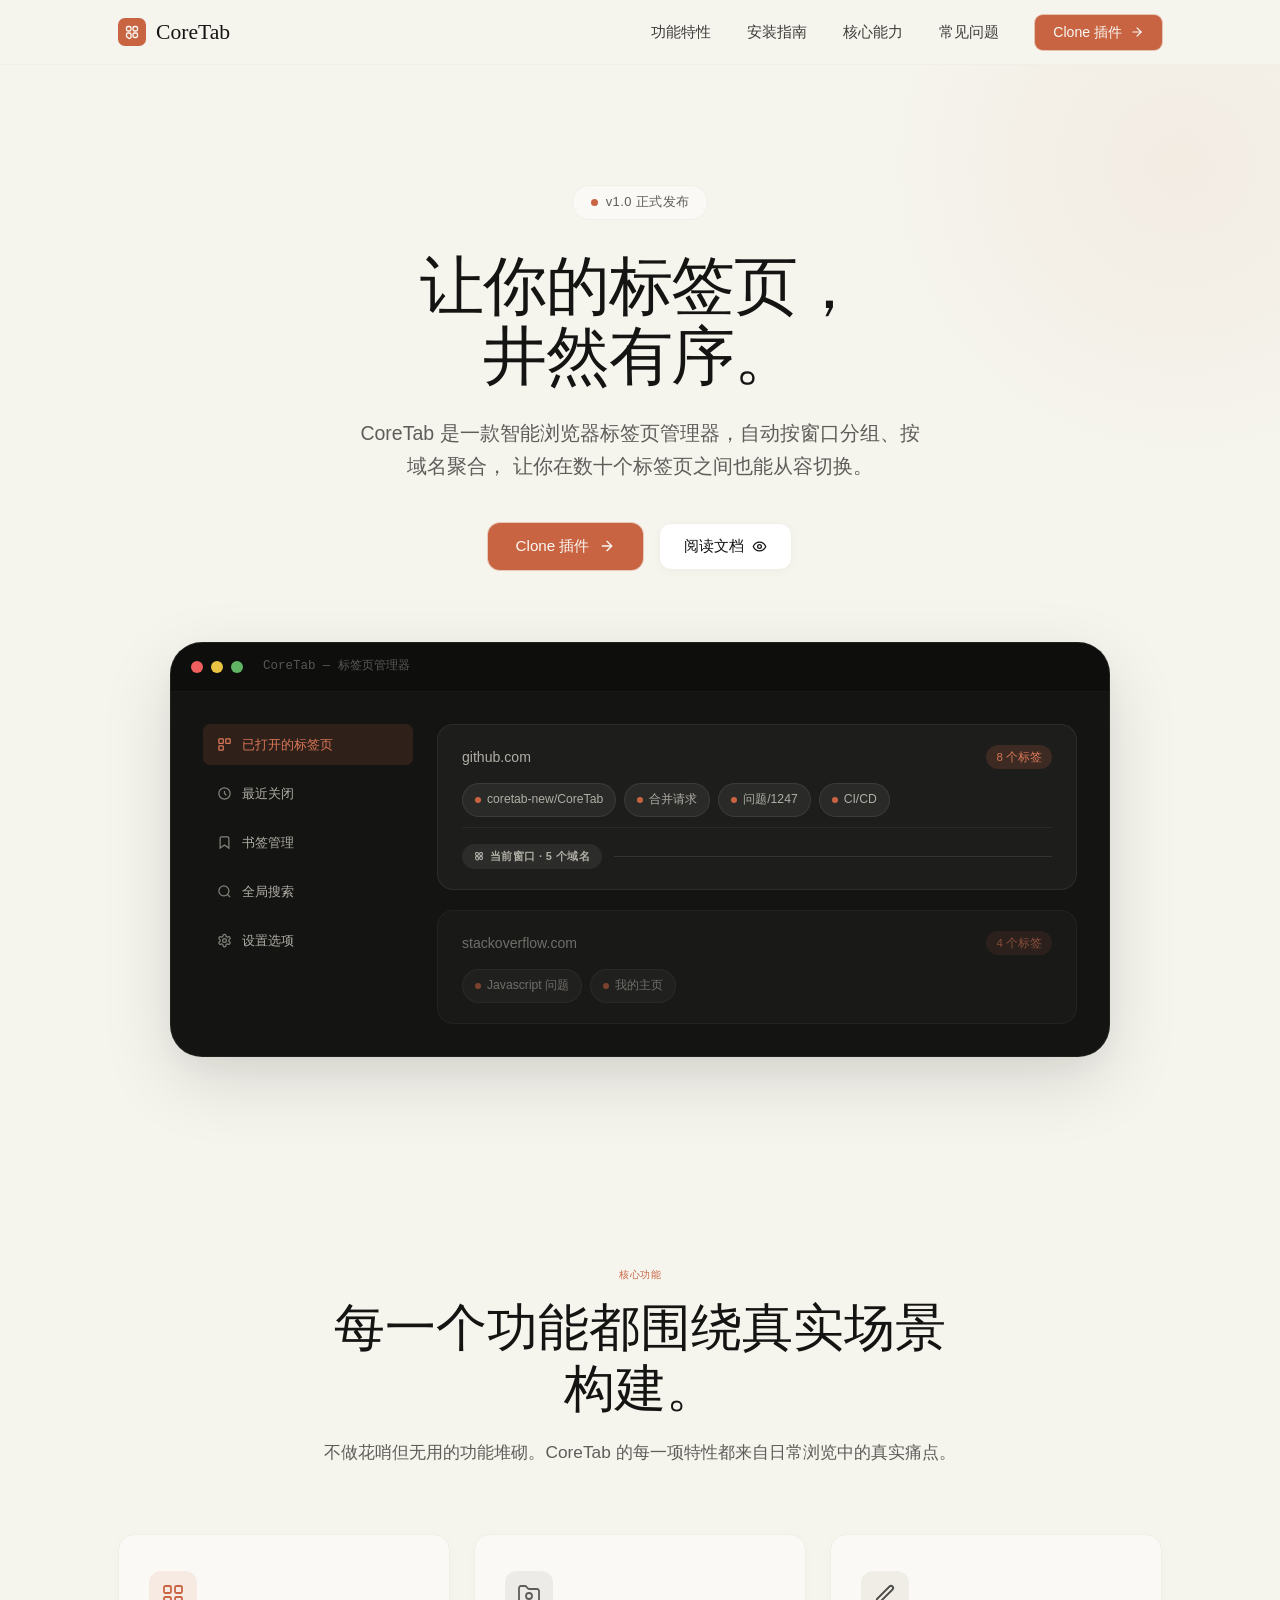
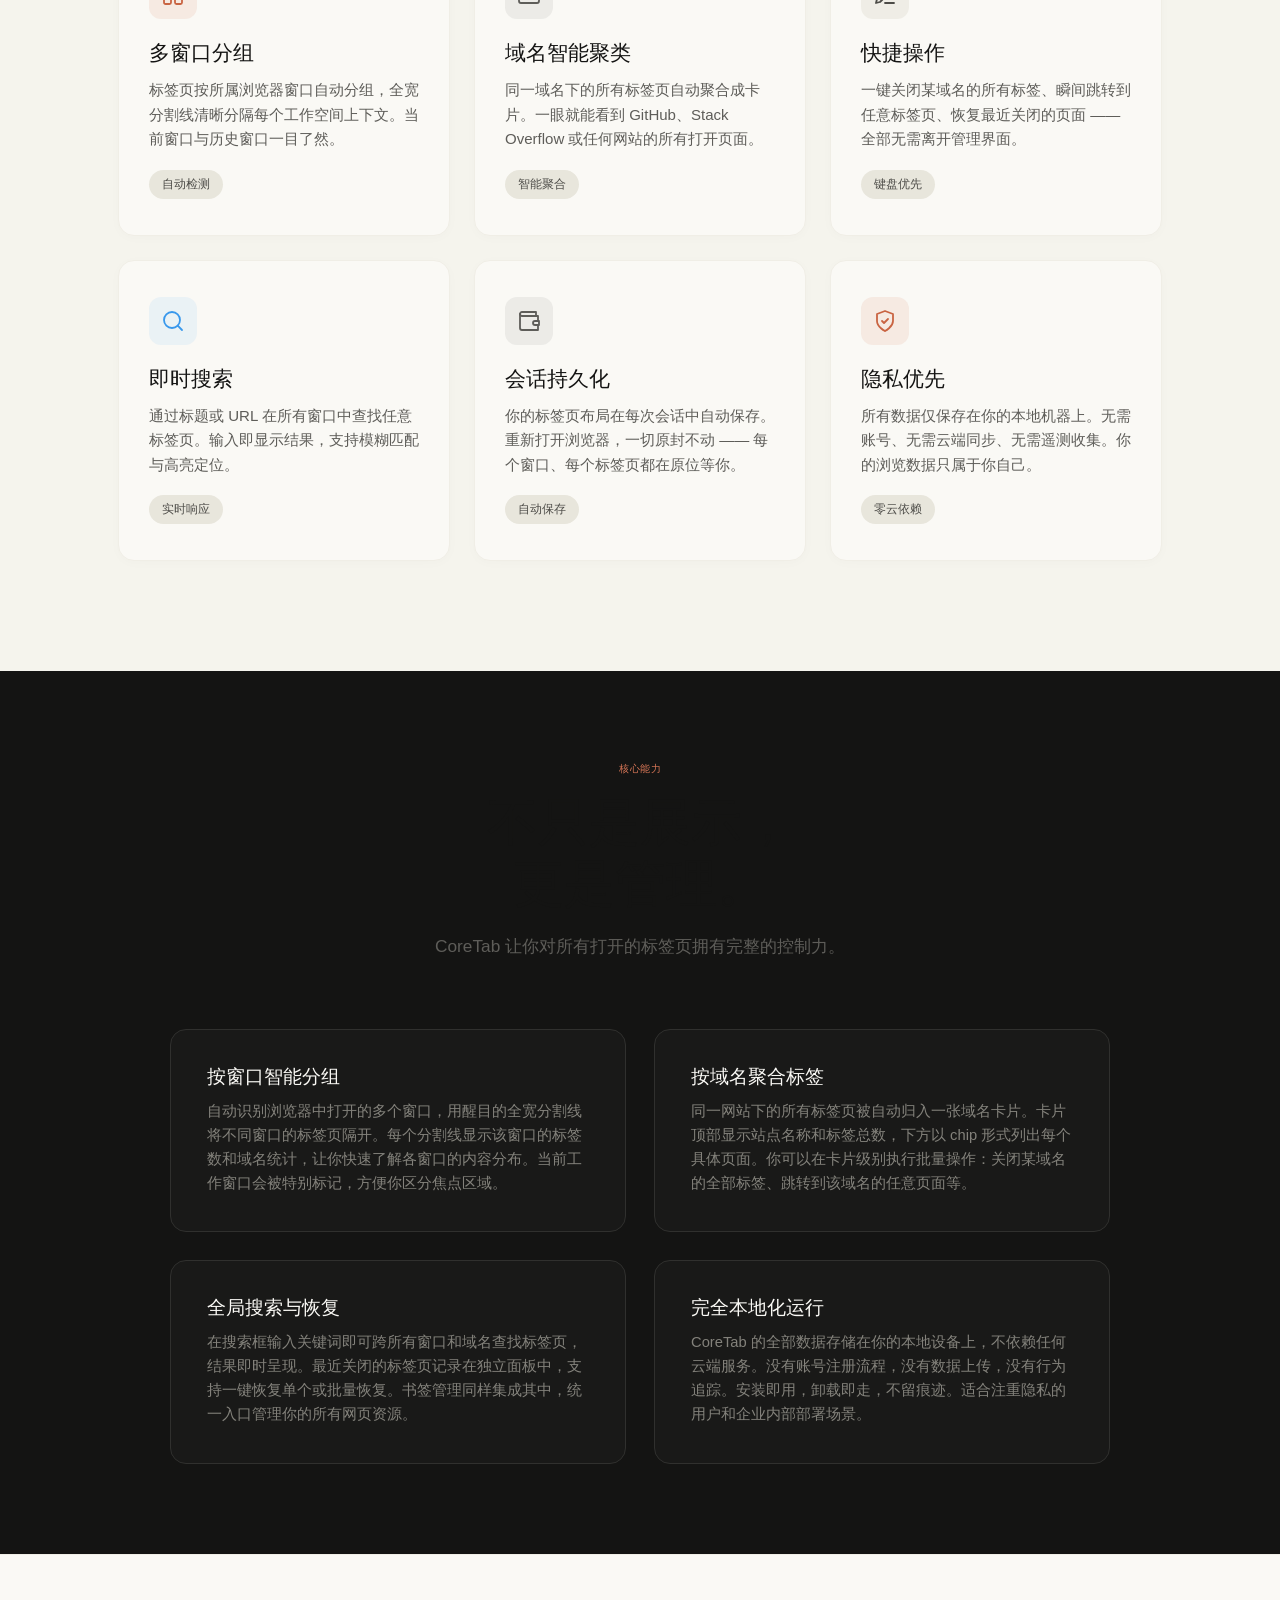
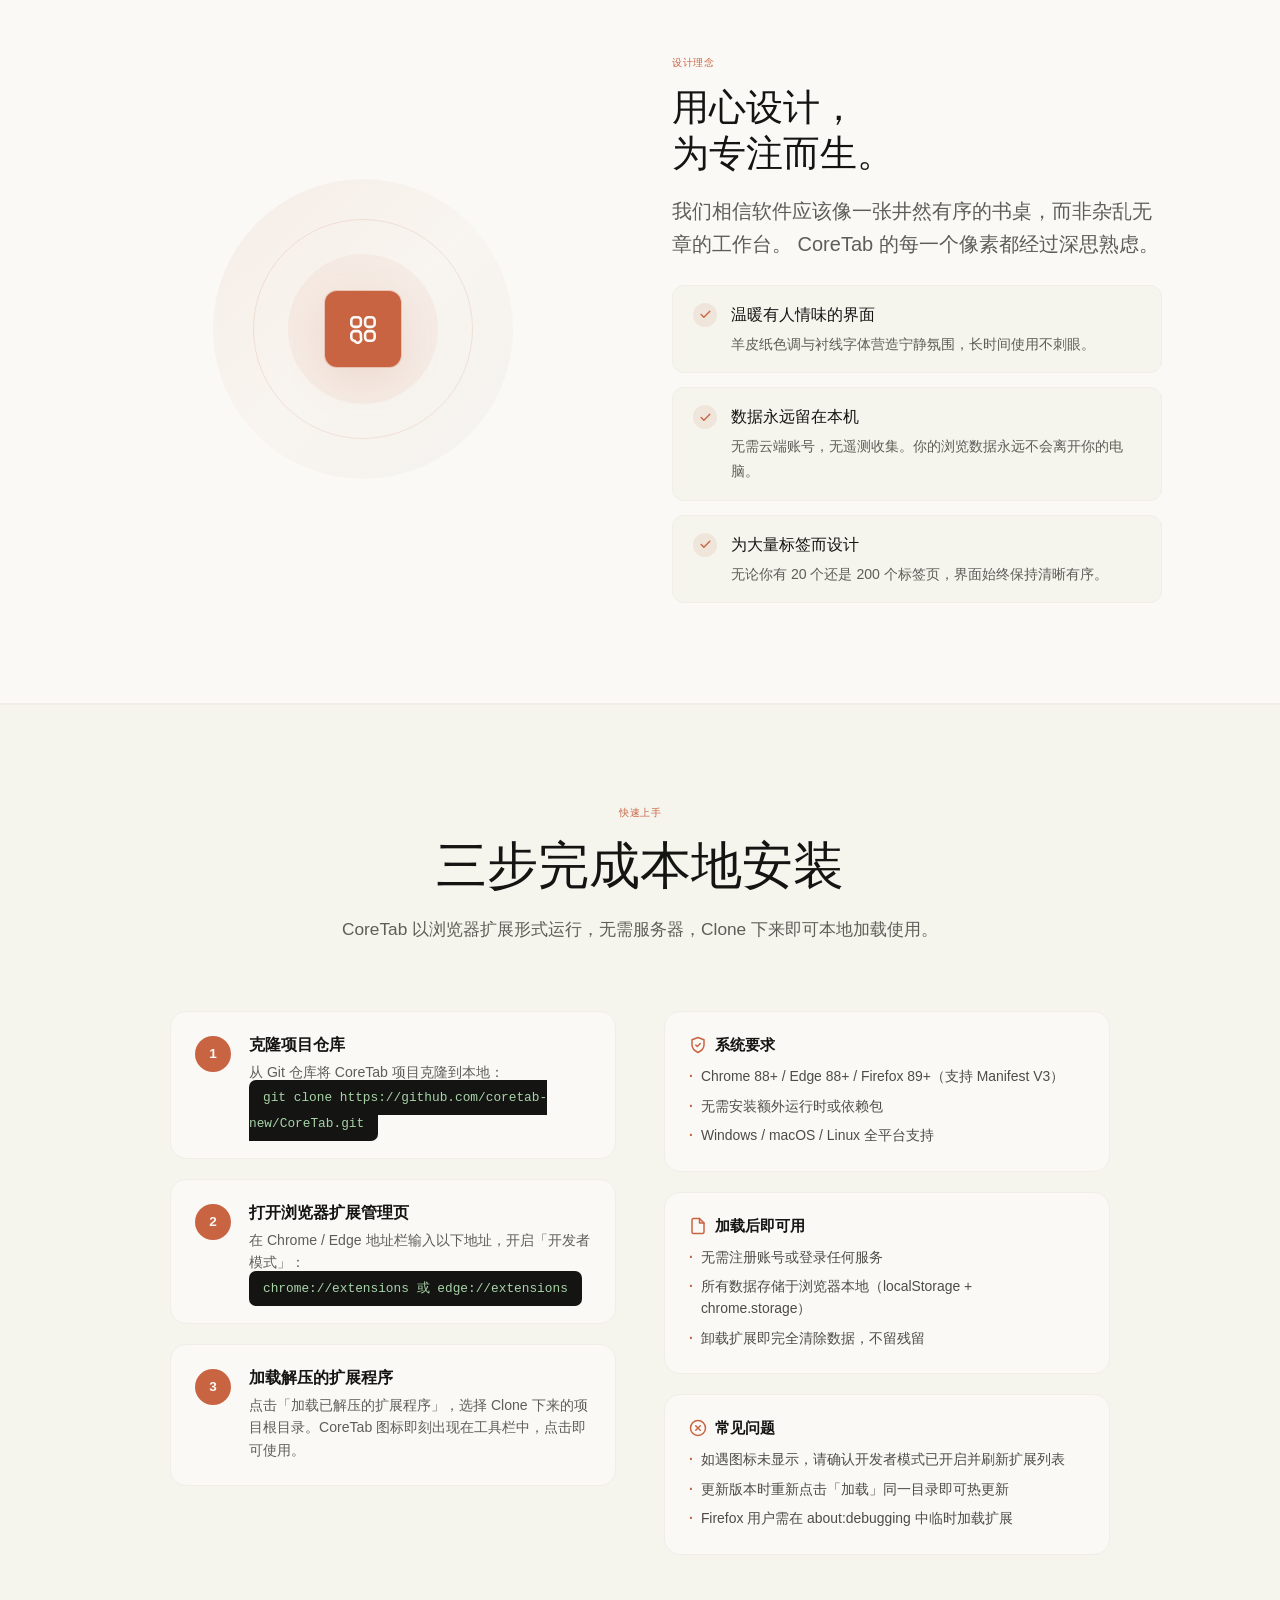
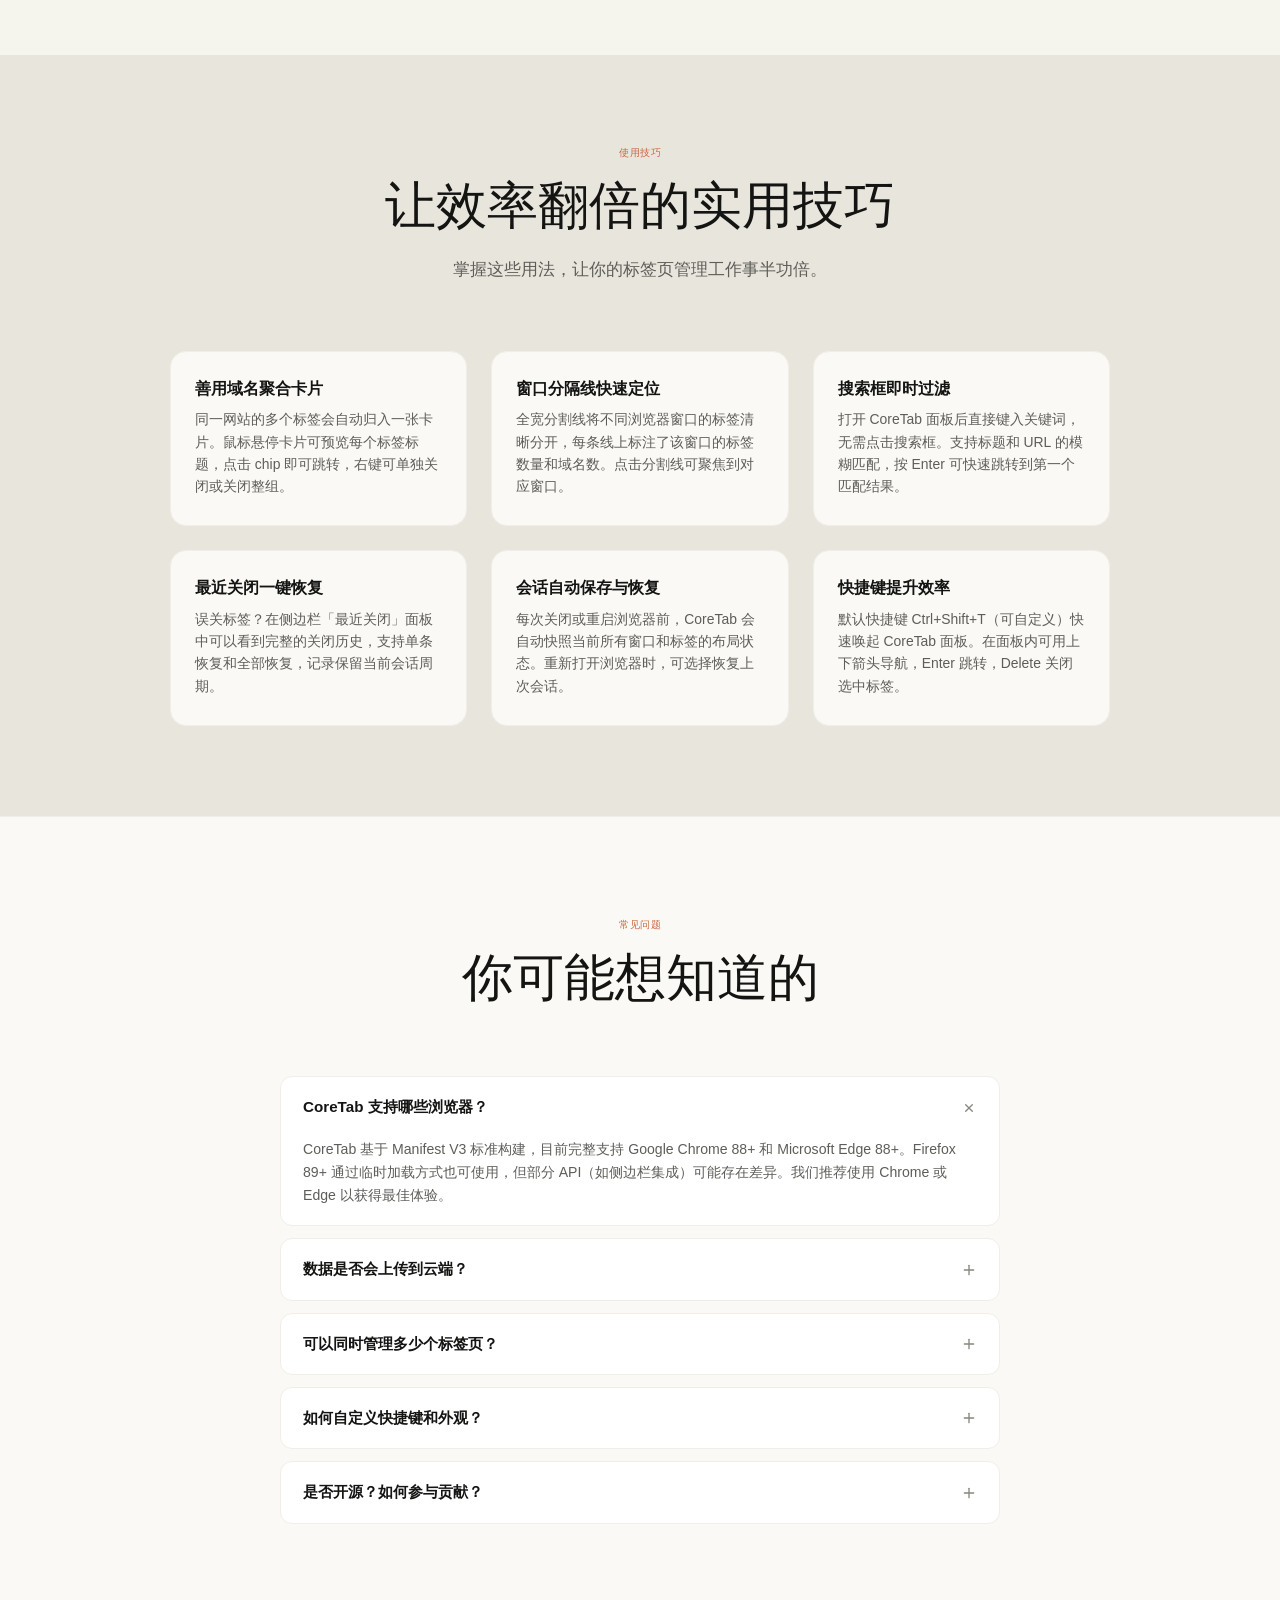
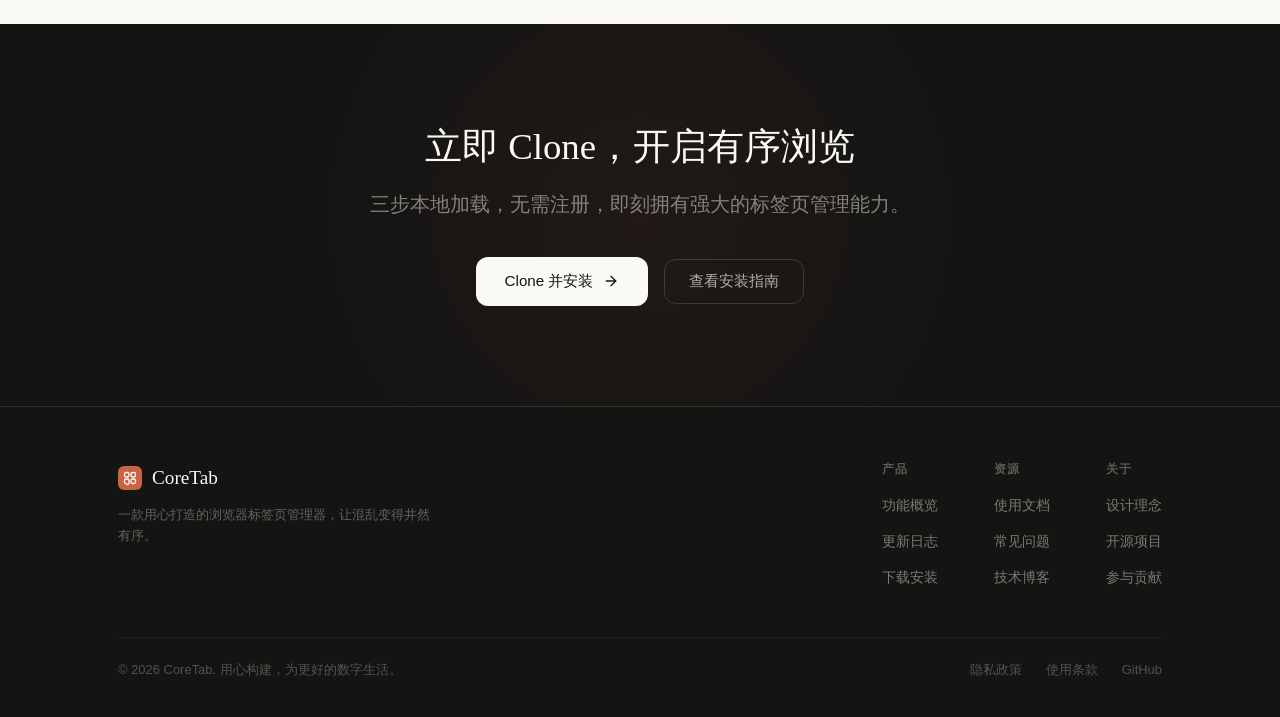
==== commit 3080a9f0: "Update docs index page" ====
--- a/docs/index.html
+++ b/docs/index.html
@@ -372,6 +372,8 @@
       .philo-visual { order: -1; }
       .mockup-body { grid-template-columns: 1fr; }
       .mockup-sidebar { display: none; }
+      .install-grid { grid-template-columns: 1fr; }
+      .tips-grid { grid-template-columns: repeat(2, 1fr); }
       section { padding: 80px 0; }
     }
     @media (max-width: 767px) {
@@ -383,7 +385,73 @@
       .footer-inner { flex-direction: column; }
       .footer-links { gap: 32px; flex-wrap: wrap; }
       .cta-btn-group { flex-direction: column; }
-    }
+      .tips-grid { grid-template-columns: 1fr; }
+    }
+
+    /* ========== INSTALL GUIDE ========== */
+    .install-section { background: var(--parchment); padding: 100px 0; border-top: 1px solid var(--border-cream); }
+    .install-grid { display: grid; grid-template-columns: 1fr 1fr; gap: 48px; max-width: 940px; margin: 0 auto; }
+    .install-steps { display: flex; flex-direction: column; gap: 20px; }
+    .install-step {
+      display: flex; gap: 18px; padding: 24px;
+      background: var(--ivory); border: 1px solid var(--border-cream);
+      border-radius: var(--radius-round); transition: all 0.22s ease;
+    }
+    .install-step:hover { border-color: var(--ring-warm); box-shadow: rgba(0,0,0,0.03) 0px 6px 20px; }
+    .step-num {
+      flex-shrink: 0; width: 36px; height: 36px; border-radius: 50%;
+      background: var(--terracotta); color: var(--ivory);
+      font-size: 0.85rem; font-weight: 600; display: flex; align-items: center; justify-content: center;
+    }
+    .step-content h4 { font-family: var(--font-sans); font-size: 1rem; font-weight: 600; margin-bottom: 6px; color: var(--near-black); }
+    .step-content p { font-size: 0.88rem; line-height: 1.6; color: var(--olive-gray); }
+    .step-code {
+      margin-top: 10px; padding: 10px 14px; background: var(--deep-dark); border-radius: var(--radius-subtle);
+      font-family: var(--font-mono); font-size: 0.8rem; color: #a8d4a8; overflow-x: auto;
+    }
+    .install-info { display: flex; flex-direction: column; gap: 20px; }
+    .info-card {
+      padding: 24px; background: var(--ivory); border: 1px solid var(--border-cream);
+      border-radius: var(--radius-round);
+    }
+    .info-card h4 { font-family: var(--font-sans); font-size: 0.95rem; font-weight: 600; margin-bottom: 12px; color: var(--near-black); display: flex; align-items: center; gap: 8px; }
+    .info-card h4 svg { width: 18px; height: 18px; color: var(--terracotta); }
+    .info-card ul { display: flex; flex-direction: column; gap: 8px; }
+    .info-card li { font-size: 0.87rem; line-height: 1.55; color: var(--charcoal-warm); display: flex; align-items: flex-start; gap: 8px; }
+    .info-card li::before { content: "·"; color: var(--terracotta); font-weight: bold; flex-shrink: 0; }
+
+    /* ========== USAGE TIPS ========== */
+    .tips-section { background: var(--warm-sand); padding: 90px 0; }
+    .tips-grid { display: grid; grid-template-columns: repeat(3, 1fr); gap: 24px; max-width: 940px; margin: 48px auto 0; }
+    .tip-card {
+      padding: 28px 24px; background: var(--ivory);
+      border: 1px solid var(--border-cream); border-radius: var(--radius-round);
+      transition: all 0.22s ease;
+    }
+    .tip-card:hover { transform: translateY(-2px); box-shadow: rgba(0,0,0,0.04) 0px 8px 24px; }
+    .tip-card h4 { font-family: var(--font-sans); font-size: 1rem; font-weight: 600; margin-bottom: 10px; color: var(--near-black); }
+    .tip-card p { font-size: 0.87rem; line-height: 1.6; color: var(--olive-gray); }
+
+    /* ========== FAQ ========== */
+    .faq-section { background: var(--ivory); padding: 100px 0; border-top: 1px solid var(--border-cream); }
+    .faq-list { max-width: 720px; margin: 0 auto; display: flex; flex-direction: column; gap: 12px; }
+    .faq-item {
+      border: 1px solid var(--border-cream); border-radius: var(--radius-gen);
+      background: var(--pure-white); overflow: hidden; transition: all 0.2s ease;
+    }
+    .faq-item:hover { border-color: var(--ring-warm); }
+    .faq-q {
+      padding: 18px 22px; font-family: var(--font-sans); font-size: 0.95rem; font-weight: 600;
+      color: var(--near-black); cursor: pointer; display: flex; align-items: center; justify-content: space-between;
+      gap: 12px;
+    }
+    .faq-q svg { width: 16px; height: 16px; color: var(--stone-gray); flex-shrink: 0; transition: transform 0.2s; }
+    .faq-item.open .faq-q svg { transform: rotate(45deg); }
+    .faq-a {
+      padding: 0 22px 18px; font-size: 0.88rem; line-height: 1.65; color: var(--olive-gray);
+      display: none;
+    }
+    .faq-item.open .faq-a { display: block; }
 
     /* ========== ANIMATIONS ========== */
     @keyframes fadeUp { from { opacity: 0; transform: translateY(20px); } to { opacity: 1; transform: translateY(0); } }
@@ -406,10 +474,11 @@
       </div>
       <div class="nav-links">
         <a href="#features" class="nav-link">功能特性</a>
+        <a href="#install" class="nav-link">安装指南</a>
         <a href="#detail" class="nav-link">核心能力</a>
-        <a href="#about" class="nav-link">关于</a>
+        <a href="#faq" class="nav-link">常见问题</a>
         <button class="nav-cta">
-          立即使用
+          Clone 插件
           <svg width="14" height="14" viewBox="0 0 24 24" fill="none" stroke="currentColor" stroke-width="2" stroke-linecap="round" stroke-linejoin="round"><path d="M5 12h14"/><path d="m12 5 7 7-7 7"/></svg>
         </button>
       </div>
@@ -431,7 +500,7 @@
         </p>
         <div class="hero-actions animate-in delay-2">
           <button class="btn-primary">
-            启动 CoreTab
+            Clone 插件
             <svg width="16" height="16" viewBox="0 0 24 24" fill="none" stroke="currentColor" stroke-width="2" stroke-linecap="round" stroke-linejoin="round"><path d="M5 12h14"/><path d="m12 5 7 7-7 7"/></svg>
           </button>
           <button class="btn-secondary">
@@ -667,20 +736,195 @@
     </div>
   </section>
 
+  <!-- ===== INSTALL GUIDE ===== -->
+  <section class="install-section" id="install">
+    <div class="container">
+      <div class="section-header">
+        <span class="overline">快速上手</span>
+        <h2 class="heading-xl">三步完成本地安装</h2>
+        <p class="body-md">
+          CoreTab 以浏览器扩展形式运行，无需服务器，Clone 下来即可本地加载使用。
+        </p>
+      </div>
+
+      <div class="install-grid">
+        <!-- 左侧：步骤 -->
+        <div class="install-steps">
+          <div class="install-step">
+            <span class="step-num">1</span>
+            <div class="step-content">
+              <h4>克隆项目仓库</h4>
+              <p>从 Git 仓库将 CoreTab 项目克隆到本地：</p>
+              <code class="step-code">git clone https://github.com/coretab-new/CoreTab.git</code>
+            </div>
+          </div>
+          <div class="install-step">
+            <span class="step-num">2</span>
+            <div class="step-content">
+              <h4>打开浏览器扩展管理页</h4>
+              <p>在 Chrome / Edge 地址栏输入以下地址，开启「开发者模式」：</p>
+              <code class="step-code">chrome://extensions 或 edge://extensions</code>
+            </div>
+          </div>
+          <div class="install-step">
+            <span class="step-num">3</span>
+            <div class="step-content">
+              <h4>加载解压的扩展程序</h4>
+              <p>点击「加载已解压的扩展程序」，选择 Clone 下来的项目根目录。CoreTab 图标即刻出现在工具栏中，点击即可使用。</p>
+            </div>
+          </div>
+        </div>
+
+        <!-- 右侧：说明信息 -->
+        <div class="install-info">
+          <div class="info-card">
+            <h4>
+              <svg viewBox="0 0 24 24" fill="none" stroke="currentColor" stroke-width="2" stroke-linecap="round" stroke-linejoin="round"><path d="M12 22s8-4 8-10V5l-8-3-8 3v7c0 6 8 10 8 10"/><path d="m9 12 2 2 4-4"/></svg>
+              系统要求
+            </h4>
+            <ul>
+              <li>Chrome 88+ / Edge 88+ / Firefox 89+（支持 Manifest V3）</li>
+              <li>无需安装额外运行时或依赖包</li>
+              <li>Windows / macOS / Linux 全平台支持</li>
+            </ul>
+          </div>
+          <div class="info-card">
+            <h4>
+              <svg viewBox="0 0 24 24" fill="none" stroke="currentColor" stroke-width="2" stroke-linecap="round" stroke-linejoin="round"><path d="M14 2H6a2 2 0 0 0-2 2v16a2 2 0 0 0 2 2h12a2 2 0 0 0 2-2V8z"/><polyline points="14 2 14 8 20 8"/></svg>
+              加载后即可用
+            </h4>
+            <ul>
+              <li>无需注册账号或登录任何服务</li>
+              <li>所有数据存储于浏览器本地（localStorage + chrome.storage）</li>
+              <li>卸载扩展即完全清除数据，不留残留</li>
+            </ul>
+          </div>
+          <div class="info-card">
+            <h4>
+              <svg viewBox="0 0 24 24" fill="none" stroke="currentColor" stroke-width="2" stroke-linecap="round" stroke-linejoin="round"><circle cx="12" cy="12" r="10"/><path d="m15 9-6 6"/><path d="m9 9 6 6"/></svg>
+              常见问题
+            </h4>
+            <ul>
+              <li>如遇图标未显示，请确认开发者模式已开启并刷新扩展列表</li>
+              <li>更新版本时重新点击「加载」同一目录即可热更新</li>
+              <li>Firefox 用户需在 about:debugging 中临时加载扩展</li>
+            </ul>
+          </div>
+        </div>
+      </div>
+    </div>
+  </section>
+
+  <!-- ===== USAGE TIPS ===== -->
+  <section class="tips-section">
+    <div class="container">
+      <div class="section-header">
+        <span class="overline">使用技巧</span>
+        <h2 class="heading-xl">让效率翻倍的实用技巧</h2>
+        <p class="body-md">掌握这些用法，让你的标签页管理工作事半功倍。</p>
+      </div>
+
+      <div class="tips-grid">
+        <div class="tip-card">
+          <h4>善用域名聚合卡片</h4>
+          <p>同一网站的多个标签会自动归入一张卡片。鼠标悬停卡片可预览每个标签标题，点击 chip 即可跳转，右键可单独关闭或关闭整组。</p>
+        </div>
+        <div class="tip-card">
+          <h4>窗口分隔线快速定位</h4>
+          <p>全宽分割线将不同浏览器窗口的标签清晰分开，每条线上标注了该窗口的标签数量和域名数。点击分割线可聚焦到对应窗口。</p>
+        </div>
+        <div class="tip-card">
+          <h4>搜索框即时过滤</h4>
+          <p>打开 CoreTab 面板后直接键入关键词，无需点击搜索框。支持标题和 URL 的模糊匹配，按 Enter 可快速跳转到第一个匹配结果。</p>
+        </div>
+        <div class="tip-card">
+          <h4>最近关闭一键恢复</h4>
+          <p>误关标签？在侧边栏「最近关闭」面板中可以看到完整的关闭历史，支持单条恢复和全部恢复，记录保留当前会话周期。</p>
+        </div>
+        <div class="tip-card">
+          <h4>会话自动保存与恢复</h4>
+          <p>每次关闭或重启浏览器前，CoreTab 会自动快照当前所有窗口和标签的布局状态。重新打开浏览器时，可选择恢复上次会话。</p>
+        </div>
+        <div class="tip-card">
+          <h4>快捷键提升效率</h4>
+          <p>默认快捷键 Ctrl+Shift+T（可自定义）快速唤起 CoreTab 面板。在面板内可用上下箭头导航，Enter 跳转，Delete 关闭选中标签。</p>
+        </div>
+      </div>
+    </div>
+  </section>
+
+  <!-- ===== FAQ ===== -->
+  <section class="faq-section" id="faq">
+    <div class="container">
+      <div class="section-header">
+        <span class="overline">常见问题</span>
+        <h2 class="heading-xl">你可能想知道的</h2>
+      </div>
+
+      <div class="faq-list">
+        <div class="faq-item open">
+          <div class="faq-q">
+            CoreTab 支持哪些浏览器？
+            <svg viewBox="0 0 24 24" fill="none" stroke="currentColor" stroke-width="2" stroke-linecap="round" stroke-linejoin="round"><path d="M5 12h14"/><path d="M12 5v14"/></svg>
+          </div>
+          <div class="faq-a">
+            CoreTab 基于 Manifest V3 标准构建，目前完整支持 Google Chrome 88+ 和 Microsoft Edge 88+。Firefox 89+ 通过临时加载方式也可使用，但部分 API（如侧边栏集成）可能存在差异。我们推荐使用 Chrome 或 Edge 以获得最佳体验。
+          </div>
+        </div>
+        <div class="faq-item">
+          <div class="faq-q">
+            数据是否会上传到云端？
+            <svg viewBox="0 0 24 24" fill="none" stroke="currentColor" stroke-width="2" stroke-linecap="round" stroke-linejoin="round"><path d="M5 12h14"/><path d="M12 5v14"/></svg>
+          </div>
+          <div class="faq-a">
+            完全不会。CoreTab 是一款纯本地运行的浏览器扩展，所有标签数据、分组信息、搜索历史均存储在你设备的浏览器本地存储中（chrome.storage.local）。我们不设服务器、不收集遥测、不要求联网授权。你的浏览数据只属于你。
+          </div>
+        </div>
+        <div class="faq-item">
+          <div class="faq-q">
+            可以同时管理多少个标签页？
+            <svg viewBox="0 0 24 24" fill="none" stroke="currentColor" stroke-width="2" stroke-linecap="round" stroke-linejoin="round"><path d="M5 12h14"/><path d="M12 5v14"/></svg>
+          </div>
+          <div class="faq-a">
+            理论上没有硬性上限。CoreTab 使用高效的增量渲染策略，实际测试中即使同时打开 200+ 标签页也能保持流畅操作。界面通过虚拟滚动和域名聚合机制确保大量标签下依然清晰可读。
+          </div>
+        </div>
+        <div class="faq-item">
+          <div class="faq-q">
+            如何自定义快捷键和外观？
+            <svg viewBox="0 0 24 24" fill="none" stroke="currentColor" stroke-width="2" stroke-linecap="round" stroke-linejoin="round"><path d="M5 12h14"/><path d="M12 5v14"/></svg>
+          </div>
+          <div class="faq-a">
+            点击 CoreTab 图标旁的设置齿轮进入设置面板，你可以自定义唤醒快捷键、调整主题亮度、切换紧凑/舒适布局模式，以及配置自动保存间隔等选项。设置项即时生效，无需重启。
+          </div>
+        </div>
+        <div class="faq-item">
+          <div class="faq-q">
+            是否开源？如何参与贡献？
+            <svg viewBox="0 0 24 24" fill="none" stroke="currentColor" stroke-width="2" stroke-linecap="round" stroke-linejoin="round"><path d="M5 12h14"/><path d="M12 5v14"/></svg>
+          </div>
+          <div class="faq-a">
+            CoreTab 采用 MIT 开源协议，欢迎社区贡献。你可以通过 GitHub 提交 Issue 报告问题，或提交 Pull Request 参与新功能开发。无论是代码贡献、文档完善还是多语言翻译，我们都非常欢迎。
+          </div>
+        </div>
+      </div>
+    </div>
+  </section>
+
   <!-- ===== CTA ===== -->
   <section class="cta-section">
     <div class="container">
       <div class="cta-content">
-        <h2 class="heading-lg">准备好驯服你的标签页了吗？</h2>
+        <h2 class="heading-lg">立即 Clone，开启有序浏览</h2>
         <p class="body-lg">
-          立即安装 CoreTab，体验为中文用户精心打造的标签页管理方案。
+          三步本地加载，无需注册，即刻拥有强大的标签页管理能力。
         </p>
         <div class="cta-btn-group">
           <button class="btn-dark-primary">
-            免费开始使用
+            Clone 并安装
             <svg width="16" height="16" viewBox="0 0 24 24" fill="none" stroke="currentColor" stroke-width="2" stroke-linecap="round" stroke-linejoin="round"><path d="M5 12h14"/><path d="m12 5 7 7-7 7"/></svg>
           </button>
-          <button class="btn-outline-light">阅读完整文档</button>
+          <button class="btn-outline-light">查看安装指南</button>
         </div>
       </div>
     </div>
@@ -737,5 +981,16 @@
     </div>
   </footer>
 
+  <!-- FAQ Toggle Script -->
+  <script>
+    document.querySelectorAll('.faq-q').forEach(function(q) {
+      q.addEventListener('click', function() {
+        var item = this.parentElement;
+        var wasOpen = item.classList.contains('open');
+        document.querySelectorAll('.faq-item').forEach(function(i) { i.classList.remove('open'); });
+        if (!wasOpen) item.classList.add('open');
+      });
+    });
+  </script>
 </body>
 </html>
